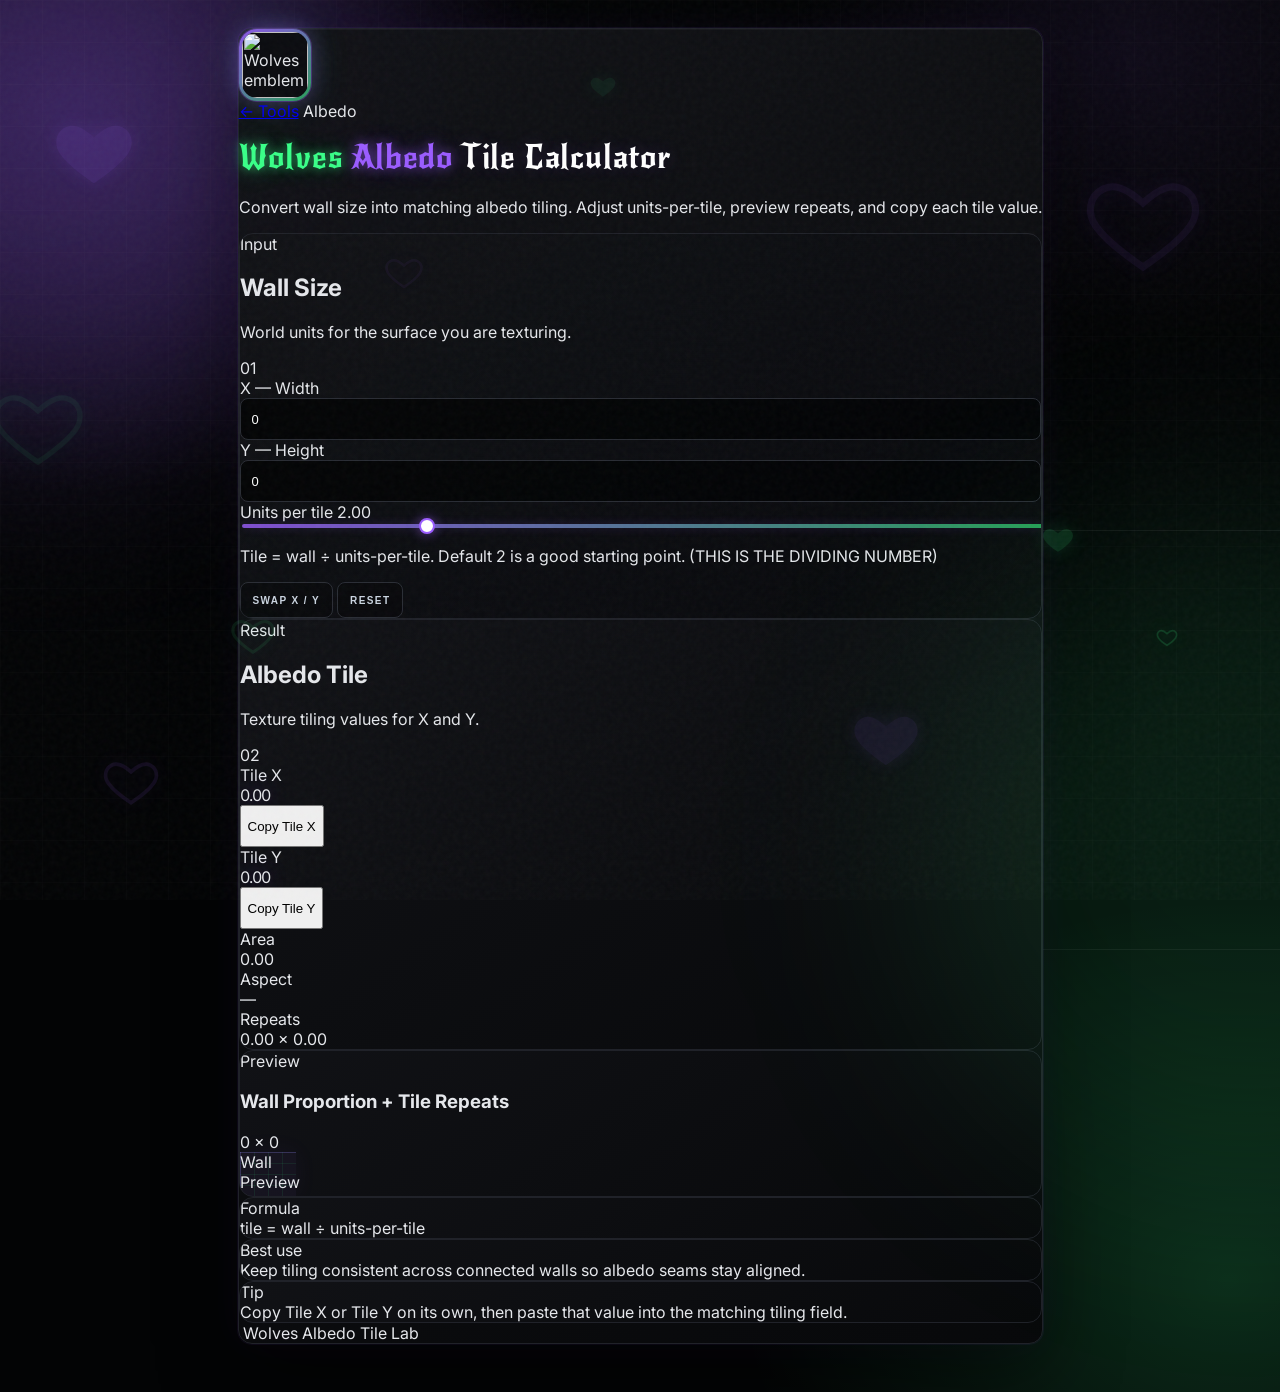
==== albedo.html @ 11403bb8 "Fix HTML doctype declaration" ====
<html>
<html lang="en">
<head>
    <meta charset="UTF-8">
    <meta name="viewport" content="width=device-width, initial-scale=1.0">
    <title>Wolves Albedo Tile Calculator</title>
    <meta name="description" content="Calculate matching albedo tile and offset values from wall dimensions.">
    <link rel="icon" href="https://images.guns.lol/16f3e8100b90f74a02cab427aa3aca5b31ff33c5/XqyQY34lHkFWU.png">

    <script src="https://cdn.tailwindcss.com"></script>
    <link rel="preconnect" href="https://fonts.googleapis.com">
    <link rel="preconnect" href="https://fonts.gstatic.com" crossorigin>
    <link href="https://fonts.googleapis.com/css2?family=Inter:wght@400;500;600;700;800;900&family=New+Rocker&display=swap" rel="stylesheet">

    <script>
        tailwind.config = {
            theme: {
                extend: {
                    colors: {
                        purple: "#9b5cff",
                        green: "#39ff88"
                    }
                }
            }
        }
    </script>

    <style>
        :root {
            --purple: #9b5cff;
            --green: #39ff88;
            --ink: #030405;
        }

        * { box-sizing: border-box; }

        html {
            min-height: 100%;
            background: var(--ink);
            scroll-behavior: smooth;
        }

        ::selection {
            background: rgba(155, 92, 255, .35);
            color: #fff;
        }

        body {
            margin: 0;
            min-height: 100vh;
            font-family: Inter, sans-serif;
            background:
                radial-gradient(ellipse 720px 560px at 6% 8%, rgba(155, 92, 255, 0.24), transparent 68%),
                radial-gradient(ellipse 720px 560px at 96% 92%, rgba(57, 255, 136, 0.16), transparent 68%),
                radial-gradient(ellipse 480px 380px at 88% 4%, rgba(155, 92, 255, 0.08), transparent 70%),
                #030405;
            color: #e5e7eb;
            display: flex;
            justify-content: center;
            align-items: flex-start;
            padding: 28px 18px 48px;
            position: relative;
            overflow-x: hidden;
        }

        body::before,
        body::after {
            content: "";
            position: fixed;
            border-radius: 50%;
            pointer-events: none;
            z-index: 0;
        }

        body::before {
            width: 620px;
            height: 620px;
            left: -280px;
            top: -180px;
            background: rgba(155, 92, 255, 0.16);
            filter: blur(100px);
        }

        body::after {
            width: 660px;
            height: 660px;
            right: -300px;
            bottom: -280px;
            background: rgba(57, 255, 136, 0.1);
            filter: blur(110px);
        }

        .background-grid {
            position: fixed;
            inset: 0;
            pointer-events: none;
            opacity: 0.028;
            background-image:
                linear-gradient(rgba(255,255,255,.55) 1px, transparent 1px),
                linear-gradient(90deg, rgba(255,255,255,.55) 1px, transparent 1px);
            background-size: 42px 42px;
            z-index: 0;
        }

        .noise {
            position: fixed;
            inset: 0;
            pointer-events: none;
            z-index: 1;
            opacity: 0.035;
            background-image: url("data:image/svg+xml,%3Csvg viewBox='0 0 200 200' xmlns='http://www.w3.org/2000/svg'%3E%3Cfilter id='n'%3E%3CfeTurbulence type='fractalNoise' baseFrequency='.85' numOctaves='4' stitchTiles='stitch'/%3E%3C/filter%3E%3Crect width='100%25' height='100%25' filter='url(%23n)'/%3E%3C/svg%3E");
        }

        .heart-field {
            position: fixed;
            inset: 0;
            pointer-events: none;
            z-index: 1;
            overflow: hidden;
        }

        .heart {
            position: absolute;
            opacity: 0.11;
            filter: drop-shadow(0 0 10px currentColor);
            animation: heartDrift 18s ease-in-out infinite;
        }

        .heart svg {
            width: 100%;
            height: 100%;
            display: block;
        }

        .heart.purple { color: #9b5cff; }
        .heart.green { color: #39ff88; }

        .heart.h1 { width: 86px; left: 4%; top: 12%; animation-delay: 0s; opacity: .13; }
        .heart.h2 { width: 46px; left: 18%; top: 68%; animation-delay: -4s; opacity: .09; }
        .heart.h3 { width: 120px; right: 6%; top: 18%; animation-delay: -7s; opacity: .08; }
        .heart.h4 { width: 34px; right: 16%; top: 58%; animation-delay: -2s; opacity: .14; }
        .heart.h5 { width: 58px; left: 8%; bottom: 10%; animation-delay: -11s; opacity: .1; }
        .heart.h6 { width: 28px; left: 46%; top: 8%; animation-delay: -9s; opacity: .07; }
        .heart.h7 { width: 72px; right: 28%; bottom: 14%; animation-delay: -5s; opacity: .09; }
        .heart.h8 { width: 22px; right: 8%; bottom: 28%; animation-delay: -13s; opacity: .16; }
        .heart.h9 { width: 40px; left: 30%; top: 28%; animation-delay: -15s; opacity: .06; }
        .heart.h10 { width: 96px; left: -10px; top: 42%; animation-delay: -6s; opacity: .07; }

        @keyframes heartDrift {
            0%, 100% { transform: translateY(0) rotate(-8deg) scale(1); }
            50% { transform: translateY(-18px) rotate(8deg) scale(1.06); }
        }

        .watermark {
            position: fixed;
            right: -40px;
            bottom: -50px;
            width: min(420px, 55vw);
            opacity: 0.08;
            pointer-events: none;
            z-index: 0;
            filter: drop-shadow(0 0 28px rgba(155, 92, 255, .3));
            user-select: none;
        }

        .wolves-title {
            font-family: "New Rocker", cursive;
            font-weight: 400;
            letter-spacing: .025em;
            line-height: 1.02;
        }

        .title-wolves {
            color: #39ff88;
            display: inline-block;
            text-shadow:
                0 0 10px rgba(57, 255, 136, .55),
                0 0 24px rgba(57, 255, 136, .28),
                0 0 42px rgba(57, 255, 136, .12);
            animation: wolvesPulse 2.8s ease-in-out infinite;
        }

        .title-albedo {
            color: #9b5cff;
            display: inline-block;
            text-shadow:
                0 0 12px rgba(155, 92, 255, .6),
                0 0 28px rgba(155, 92, 255, .28);
            animation: albedoShimmer 4.2s ease-in-out infinite;
        }

        .title-rest {
            color: #ffffff;
            text-shadow: 0 0 18px rgba(155, 92, 255, .18);
        }

        @keyframes wolvesPulse {
            0%, 100% {
                text-shadow:
                    0 0 8px rgba(57, 255, 136, .4),
                    0 0 18px rgba(57, 255, 136, .18);
                filter: brightness(1);
            }
            50% {
                text-shadow:
                    0 0 16px rgba(57, 255, 136, .85),
                    0 0 32px rgba(57, 255, 136, .4),
                    0 0 54px rgba(57, 255, 136, .18);
                filter: brightness(1.12);
            }
        }

        @keyframes albedoShimmer {
            0%, 100% {
                text-shadow:
                    0 0 10px rgba(155, 92, 255, .45),
                    0 0 22px rgba(155, 92, 255, .2);
            }
            50% {
                text-shadow:
                    0 0 18px rgba(155, 92, 255, .85),
                    0 0 36px rgba(155, 92, 255, .35),
                    0 0 20px rgba(57, 255, 136, .12);
            }
        }

        .card {
            background: linear-gradient(145deg, rgba(17, 18, 22, .96), rgba(8, 9, 11, .97));
            border: 1px solid #202229;
            border-radius: 14px;
        }

        .shell {
            position: relative;
            box-shadow:
                0 30px 80px rgba(0, 0, 0, .45),
                0 0 0 1px rgba(155, 92, 255, .08),
                0 0 40px rgba(155, 92, 255, .05),
                inset 0 1px 0 rgba(255,255,255,.04);
        }

        .shell::before {
            content: "";
            position: absolute;
            inset: 0;
            border-radius: inherit;
            pointer-events: none;
            background: linear-gradient(120deg, transparent 20%, rgba(155,92,255,.07) 45%, rgba(57,255,136,.06) 55%, transparent 80%);
            opacity: 0;
            transition: opacity .4s ease;
        }

        .shell:hover::before { opacity: 1; }

        .glow-card {
            position: relative;
            overflow: hidden;
            transition:
                border-color .25s ease,
                box-shadow .3s ease,
                transform .25s ease;
        }

        .glow-card::after {
            content: "";
            position: absolute;
            inset: -1px;
            border-radius: inherit;
            pointer-events: none;
            opacity: 0;
            transition: opacity .3s ease;
        }

        .glow-purple:hover {
            border-color: rgba(155, 92, 255, .45);
            transform: translateY(-2px);
            box-shadow:
                0 0 0 1px rgba(155, 92, 255, .16),
                0 0 24px rgba(155, 92, 255, .16),
                0 12px 40px rgba(0, 0, 0, .25);
        }

        .glow-purple:hover::after {
            opacity: 1;
            box-shadow: inset 0 0 28px rgba(155, 92, 255, .08);
        }

        .glow-green:hover {
            border-color: rgba(57, 255, 136, .38);
            transform: translateY(-2px);
            box-shadow:
                0 0 0 1px rgba(57, 255, 136, .12),
                0 0 24px rgba(57, 255, 136, .14),
                0 12px 40px rgba(0, 0, 0, .25);
        }

        .glow-green:hover::after {
            opacity: 1;
            box-shadow: inset 0 0 28px rgba(57, 255, 136, .07);
        }

        .logo-ring {
            width: 72px;
            height: 72px;
            border-radius: 18px;
            padding: 3px;
            background: linear-gradient(145deg, rgba(155,92,255,.9), rgba(57,255,136,.6));
            box-shadow:
                0 0 0 1px rgba(155, 92, 255, .28),
                0 0 22px rgba(155, 92, 255, .32),
                0 0 42px rgba(57, 255, 136, .14);
            flex-shrink: 0;
            transition: transform .3s ease, box-shadow .3s ease, filter .3s ease;
        }

        .logo-ring:hover {
            transform: translateY(-2px) scale(1.04);
            box-shadow:
                0 0 0 1px rgba(57, 255, 136, .35),
                0 0 28px rgba(155, 92, 255, .5),
                0 0 48px rgba(57, 255, 136, .22);
            filter: saturate(1.15);
        }

        .logo-ring img {
            width: 100%;
            height: 100%;
            object-fit: cover;
            border-radius: 15px;
            background: #0b0c10;
            display: block;
        }

        .input {
            width: 100%;
            height: 42px;
            background: rgba(3, 4, 5, .88);
            border: 1px solid #292c34;
            border-radius: 8px;
            padding: 9px 11px;
            color: white;
            font-size: 13px;
            outline: none;
            transition: border-color .2s ease, box-shadow .25s ease, background .2s ease, transform .2s ease;
        }

        .input:hover {
            border-color: rgba(155, 92, 255, .55);
            background: rgba(8, 7, 12, .95);
            box-shadow:
                0 0 0 1px rgba(155, 92, 255, .12),
                0 0 16px rgba(155, 92, 255, .18);
        }

        .input:focus {
            background: rgba(10, 8, 15, .98);
            border-color: #9b5cff;
            transform: translateY(-1px);
            box-shadow:
                0 0 0 2px rgba(155, 92, 255, .08),
                0 0 16px rgba(155, 92, 255, .28),
                0 0 36px rgba(155, 92, 255, .14);
        }

        .input.optional:hover {
            border-color: rgba(57, 255, 136, .55);
            background: rgba(5, 10, 7, .95);
            box-shadow:
                0 0 0 1px rgba(57, 255, 136, .1),
                0 0 16px rgba(57, 255, 136, .16);
        }

        .input.optional:focus {
            background: rgba(5, 12, 8, .98);
            border-color: #39ff88;
            transform: translateY(-1px);
            box-shadow:
                0 0 0 2px rgba(57, 255, 136, .08),
                0 0 16px rgba(57, 255, 136, .24),
                0 0 36px rgba(57, 255, 136, .12);
        }

        .output-number {
            font-variant-numeric: tabular-nums;
            letter-spacing: -.055em;
            text-shadow:
                0 0 18px rgba(155, 92, 255, .35),
                0 0 34px rgba(155, 92, 255, .16);
            transition: text-shadow .25s ease, transform .25s ease;
        }

        .result-box,
        .chip,
        .ghost-btn,
        .copy-button,
        .preview {
            transition: border-color .2s ease, box-shadow .25s ease, transform .2s ease, background .2s ease, color .2s ease;
        }

        .result-box:hover {
            border-color: rgba(155, 92, 255, .5);
            transform: translateY(-2px);
            box-shadow:
                0 0 0 1px rgba(155, 92, 255, .14),
                0 0 26px rgba(155, 92, 255, .18);
        }

        .result-box:hover .output-number {
            text-shadow:
                0 0 16px rgba(155, 92, 255, .7),
                0 0 36px rgba(155, 92, 255, .28);
        }

        .chip {
            height: 30px;
            padding: 0 10px;
            border-radius: 999px;
            border: 1px solid #2a2d35;
            background: rgba(0,0,0,.35);
            color: #9ca3af;
            font-size: 10px;
            font-weight: 700;
            letter-spacing: .08em;
            text-transform: uppercase;
        }

        .chip:hover {
            border-color: rgba(155,92,255,.7);
            color: #fff;
            background: rgba(155,92,255,.12);
            box-shadow: 0 0 16px rgba(155,92,255,.22);
            transform: translateY(-1px);
        }

        .chip.active {
            border-color: rgba(155,92,255,.7);
            background: rgba(155,92,255,.16);
            color: #e4d6ff;
            box-shadow: 0 0 14px rgba(155,92,255,.18);
        }

        .ghost-btn {
            height: 36px;
            padding: 0 12px;
            border-radius: 8px;
            border: 1px solid #2a2d35;
            background: rgba(0,0,0,.28);
            color: #cbd5e1;
            font-size: 10px;
            font-weight: 800;
            letter-spacing: .14em;
            text-transform: uppercase;
        }

        .ghost-btn:hover {
            border-color: rgba(155,92,255,.65);
            color: #fff;
            background: rgba(155,92,255,.1);
            transform: translateY(-1px);
            box-shadow: 0 0 18px rgba(155,92,255,.2);
        }

        .ghost-btn.green-hover:hover {
            border-color: rgba(57,255,136,.65);
            background: rgba(57,255,136,.08);
            box-shadow: 0 0 18px rgba(57,255,136,.18);
        }

        .copy-button {
            height: 42px;
            box-shadow: 0 0 0 rgba(57,255,136,0);
        }

        .copy-button:hover {
            transform: translateY(-1px);
            box-shadow:
                0 0 18px rgba(57, 255, 136, .35),
                0 0 36px rgba(57, 255, 136, .16);
        }

        .copy-button:active { transform: translateY(0); }

        .preview {
            box-shadow: 0 0 25px rgba(155,92,255,.06);
        }

        .preview:hover {
            border-color: rgba(155, 92, 255, .9);
            box-shadow:
                0 0 20px rgba(155, 92, 255, .28),
                0 0 40px rgba(57, 255, 136, .1);
        }

        input[type="range"] {
            -webkit-appearance: none;
            appearance: none;
            width: 100%;
            height: 4px;
            border-radius: 999px;
            background: linear-gradient(90deg, rgba(155,92,255,.8), rgba(57,255,136,.6));
            outline: none;
            box-shadow: 0 0 10px rgba(155,92,255,.2);
        }

        input[type="range"]::-webkit-slider-thumb {
            -webkit-appearance: none;
            width: 16px;
            height: 16px;
            border-radius: 50%;
            background: #fff;
            border: 2px solid #9b5cff;
            box-shadow: 0 0 12px rgba(155,92,255,.55);
            cursor: pointer;
            transition: box-shadow .2s ease, transform .2s ease;
        }

        input[type="range"]::-webkit-slider-thumb:hover {
            transform: scale(1.12);
            box-shadow:
                0 0 0 4px rgba(155,92,255,.12),
                0 0 16px rgba(155,92,255,.7);
        }

        .tile-grid {
            background-color: rgba(155, 92, 255, 0.05);
            background-image:
                linear-gradient(rgba(155,92,255,.22) 1px, transparent 1px),
                linear-gradient(90deg, rgba(155,92,255,.22) 1px, transparent 1px),
                linear-gradient(rgba(57,255,136,.08) 1px, transparent 1px),
                linear-gradient(90deg, rgba(57,255,136,.08) 1px, transparent 1px);
            background-size: 40px 40px, 40px 40px, 8px 8px, 8px 8px;
        }

        .toast {
            position: fixed;
            left: 50%;
            bottom: 22px;
            transform: translateX(-50%) translateY(16px);
            opacity: 0;
            pointer-events: none;
            z-index: 50;
            transition: opacity .25s ease, transform .25s ease;
            box-shadow: 0 0 24px rgba(57,255,136,.2);
        }

        .toast.show {
            opacity: 1;
            transform: translateX(-50%) translateY(0);
        }

        .stat-box:hover {
            border-color: rgba(57, 255, 136, .35);
            box-shadow: 0 0 16px rgba(57, 255, 136, .1);
        }

        ::-webkit-scrollbar { width: 10px; }
        ::-webkit-scrollbar-track { background: #0a0b0e; }
        ::-webkit-scrollbar-thumb {
            background: linear-gradient(#5b3aa0, #2a2d35);
            border-radius: 999px;
            border: 2px solid #0a0b0e;
        }

        @media (max-width: 640px) {
            body { padding: 16px 12px 36px; }
            .wolves-title { font-size: 2.15rem; }
            .logo-ring { width: 58px; height: 58px; border-radius: 15px; }
            .heart.h3, .heart.h10 { display: none; }
        }
    </style>
</head>

<body>
    <div class="background-grid"></div>
    <div class="noise"></div>

    <div class="heart-field" aria-hidden="true">
        <div class="heart purple h1"><svg viewBox="0 0 24 24" fill="currentColor"><path d="M12 21s-6.7-4.35-9.33-8.02C.7 10.3 1.2 6.8 4.05 5.4 6.2 4.35 8.55 5.1 12 8.2c3.45-3.1 5.8-3.85 7.95-2.8 2.85 1.4 3.35 4.9 1.38 7.58C18.7 16.65 12 21 12 21z"/></svg></div>
        <div class="heart green h2"><svg viewBox="0 0 24 24" fill="none" stroke="currentColor" stroke-width="1.6"><path d="M12 21s-6.7-4.35-9.33-8.02C.7 10.3 1.2 6.8 4.05 5.4 6.2 4.35 8.55 5.1 12 8.2c3.45-3.1 5.8-3.85 7.95-2.8 2.85 1.4 3.35 4.9 1.38 7.58C18.7 16.65 12 21 12 21z"/></svg></div>
        <div class="heart purple h3"><svg viewBox="0 0 24 24" fill="none" stroke="currentColor" stroke-width="1.4"><path d="M12 21s-6.7-4.35-9.33-8.02C.7 10.3 1.2 6.8 4.05 5.4 6.2 4.35 8.55 5.1 12 8.2c3.45-3.1 5.8-3.85 7.95-2.8 2.85 1.4 3.35 4.9 1.38 7.58C18.7 16.65 12 21 12 21z"/></svg></div>
        <div class="heart green h4"><svg viewBox="0 0 24 24" fill="currentColor"><path d="M12 21s-6.7-4.35-9.33-8.02C.7 10.3 1.2 6.8 4.05 5.4 6.2 4.35 8.55 5.1 12 8.2c3.45-3.1 5.8-3.85 7.95-2.8 2.85 1.4 3.35 4.9 1.38 7.58C18.7 16.65 12 21 12 21z"/></svg></div>
        <div class="heart purple h5"><svg viewBox="0 0 24 24" fill="none" stroke="currentColor" stroke-width="1.5"><path d="M12 21s-6.7-4.35-9.33-8.02C.7 10.3 1.2 6.8 4.05 5.4 6.2 4.35 8.55 5.1 12 8.2c3.45-3.1 5.8-3.85 7.95-2.8 2.85 1.4 3.35 4.9 1.38 7.58C18.7 16.65 12 21 12 21z"/></svg></div>
        <div class="heart green h6"><svg viewBox="0 0 24 24" fill="currentColor"><path d="M12 21s-6.7-4.35-9.33-8.02C.7 10.3 1.2 6.8 4.05 5.4 6.2 4.35 8.55 5.1 12 8.2c3.45-3.1 5.8-3.85 7.95-2.8 2.85 1.4 3.35 4.9 1.38 7.58C18.7 16.65 12 21 12 21z"/></svg></div>
        <div class="heart purple h7"><svg viewBox="0 0 24 24" fill="currentColor"><path d="M12 21s-6.7-4.35-9.33-8.02C.7 10.3 1.2 6.8 4.05 5.4 6.2 4.35 8.55 5.1 12 8.2c3.45-3.1 5.8-3.85 7.95-2.8 2.85 1.4 3.35 4.9 1.38 7.58C18.7 16.65 12 21 12 21z"/></svg></div>
        <div class="heart green h8"><svg viewBox="0 0 24 24" fill="none" stroke="currentColor" stroke-width="1.8"><path d="M12 21s-6.7-4.35-9.33-8.02C.7 10.3 1.2 6.8 4.05 5.4 6.2 4.35 8.55 5.1 12 8.2c3.45-3.1 5.8-3.85 7.95-2.8 2.85 1.4 3.35 4.9 1.38 7.58C18.7 16.65 12 21 12 21z"/></svg></div>
        <div class="heart purple h9"><svg viewBox="0 0 24 24" fill="none" stroke="currentColor" stroke-width="1.5"><path d="M12 21s-6.7-4.35-9.33-8.02C.7 10.3 1.2 6.8 4.05 5.4 6.2 4.35 8.55 5.1 12 8.2c3.45-3.1 5.8-3.85 7.95-2.8 2.85 1.4 3.35 4.9 1.38 7.58C18.7 16.65 12 21 12 21z"/></svg></div>
        <div class="heart green h10"><svg viewBox="0 0 24 24" fill="none" stroke="currentColor" stroke-width="1.3"><path d="M12 21s-6.7-4.35-9.33-8.02C.7 10.3 1.2 6.8 4.05 5.4 6.2 4.35 8.55 5.1 12 8.2c3.45-3.1 5.8-3.85 7.95-2.8 2.85 1.4 3.35 4.9 1.38 7.58C18.7 16.65 12 21 12 21z"/></svg></div>
    </div>

    <img
        class="watermark"
        src="https://images.guns.lol/16f3e8100b90f74a02cab427aa3aca5b31ff33c5/XqyQY34lHkFWU.png"
        alt=""
        aria-hidden="true"
    >

    <main class="relative z-10 w-full max-w-5xl">
        <div class="card shell overflow-hidden">

            <header class="px-5 md:px-7 pt-6 pb-5 border-b border-[#1c1e24]">
                <div class="flex items-start gap-4">
                    <div class="logo-ring">
                        <img
                            src="https://images.guns.lol/16f3e8100b90f74a02cab427aa3aca5b31ff33c5/XqyQY34lHkFWU.png"
                            alt="Wolves emblem"
                        >
                    </div>

                    <div class="min-w-0 flex-1">
                        <div class="flex items-center gap-2 mb-1.5">
                            <a href="index.html" class="text-[9px] uppercase tracking-[0.22em] font-bold text-green hover:text-white transition">← Tools</a>
                            <span class="h-1 w-1 rounded-full bg-green/70 shadow-[0_0_8px_#39ff88]"></span>
                            <span class="text-[9px] uppercase tracking-[0.18em] font-bold text-purple">Albedo</span>
                        </div>

                        <h1 class="wolves-title text-[2.35rem] md:text-[3.15rem]">
                            <span class="title-wolves">Wolves</span>
                            <span class="title-albedo">Albedo</span>
                            <span class="title-rest">Tile Calculator</span>
                        </h1>

                        <p class="text-xs text-slate-500 mt-2 max-w-2xl leading-relaxed">
                            Convert wall size into matching albedo tiling. Adjust units-per-tile,
                            preview repeats, and copy each tile value.
                        </p>
                    </div>
                </div>
            </header>

            <section class="p-4 md:p-6">
                <div class="grid grid-cols-1 lg:grid-cols-2 gap-4">

                    <div class="card glow-card glow-purple p-4 md:p-5">
                        <div class="flex items-start justify-between mb-4">
                            <div>
                                <div class="text-[9px] uppercase tracking-[0.22em] font-bold text-purple mb-1">Input</div>
                                <h2 class="text-lg font-bold text-white">Wall Size</h2>
                                <p class="text-[11px] text-slate-500 mt-0.5">World units for the surface you are texturing.</p>
                            </div>
                            <div class="w-7 h-7 rounded-md bg-purple/10 border border-purple/20 flex items-center justify-center text-purple text-[10px] font-bold shadow-[0_0_12px_rgba(155,92,255,.15)]">01</div>
                        </div>

                        <div class="space-y-3.5">
                            <div>
                                <label class="block text-[9px] uppercase tracking-[0.15em] font-bold text-slate-500 mb-1.5">X — Width</label>
                                <input id="wallX" type="number" value="0" step="any" placeholder="Enter X" class="input">
                            </div>

                            <div>
                                <label class="block text-[9px] uppercase tracking-[0.15em] font-bold text-slate-500 mb-1.5">Y — Height</label>
                                <input id="wallY" type="number" value="0" step="any" placeholder="Enter Y" class="input">
                            </div>
                        </div>

                        <div class="mt-5 pt-4 border-t border-[#1c1e24] space-y-4">
                            <div>
                                <div class="flex items-center justify-between mb-2">
                                    <label class="text-[9px] uppercase tracking-[0.15em] font-bold text-slate-500">Units per tile</label>
                                    <span id="divisorLabel" class="text-[11px] font-bold text-purple tabular-nums">2.00</span>
                                </div>
                                <input id="divisor" type="range" min="0.25" max="8" step="0.25" value="2">
                                <p class="text-[10px] text-slate-600 mt-2 leading-relaxed">
                                    Tile = wall ÷ units-per-tile. Default 2 is a good starting point. (THIS IS THE DIVIDING NUMBER)
                                </p>
                            </div>

                            <div class="flex flex-wrap gap-2">
                                <button type="button" id="swapBtn" class="ghost-btn">Swap X / Y</button>
                                <button type="button" id="resetBtn" class="ghost-btn green-hover">Reset</button>
                            </div>
                        </div>
                    </div>

                    <div class="card glow-card glow-green p-4 md:p-5 relative overflow-hidden">
                        <div class="absolute -right-20 -top-20 w-44 h-44 rounded-full bg-purple/5 blur-3xl"></div>

                        <div class="relative">
                            <div class="flex items-start justify-between mb-4">
                                <div>
                                    <div class="text-[9px] uppercase tracking-[0.22em] font-bold text-green mb-1">Result</div>
                                    <h2 class="text-lg font-bold text-white">Albedo Tile</h2>
                                    <p class="text-[11px] text-slate-500 mt-0.5">Texture tiling values for X and Y.</p>
                                </div>
                                <div class="w-7 h-7 rounded-md bg-green/10 border border-green/20 flex items-center justify-center text-green text-[10px] font-bold shadow-[0_0_12px_rgba(57,255,136,.15)]">02</div>
                            </div>

                            <div class="grid grid-cols-2 gap-3">
                                <div class="result-box rounded-lg border border-[#292c33] bg-black/35 py-4 px-3 text-center">
                                    <div class="text-[8px] uppercase tracking-[0.2em] font-bold text-slate-600">Tile X</div>
                                    <div id="outputX" class="output-number text-4xl md:text-5xl font-black text-purple mt-1">0.00</div>
                                    <button type="button" data-copy="x" class="axis-copy copy-button w-full mt-3 bg-green hover:bg-[#4dffa0] text-black font-black text-[9px] uppercase tracking-[0.16em] rounded-lg">
                                        Copy Tile X
                                    </button>
                                </div>
                                <div class="result-box rounded-lg border border-[#292c33] bg-black/35 py-4 px-3 text-center">
                                    <div class="text-[8px] uppercase tracking-[0.2em] font-bold text-slate-600">Tile Y</div>
                                    <div id="outputY" class="output-number text-4xl md:text-5xl font-black text-purple mt-1">0.00</div>
                                    <button type="button" data-copy="y" class="axis-copy copy-button w-full mt-3 bg-green hover:bg-[#4dffa0] text-black font-black text-[9px] uppercase tracking-[0.16em] rounded-lg">
                                        Copy Tile Y
                                    </button>
                                </div>
                            </div>

                            <div class="mt-3 grid grid-cols-3 gap-2">
                                <div class="stat-box rounded-lg border border-[#292c33] bg-black/20 px-3 py-2 transition">
                                    <div class="text-[8px] uppercase tracking-[0.16em] font-bold text-slate-600">Area</div>
                                    <div id="areaOut" class="text-xs font-bold text-white mt-0.5 tabular-nums">0.00</div>
                                </div>
                                <div class="stat-box rounded-lg border border-[#292c33] bg-black/20 px-3 py-2 transition">
                                    <div class="text-[8px] uppercase tracking-[0.16em] font-bold text-slate-600">Aspect</div>
                                    <div id="aspectOut" class="text-xs font-bold text-white mt-0.5 tabular-nums">—</div>
                                </div>
                                <div class="stat-box rounded-lg border border-[#292c33] bg-black/20 px-3 py-2 transition">
                                    <div class="text-[8px] uppercase tracking-[0.16em] font-bold text-slate-600">Repeats</div>
                                    <div id="repeatOut" class="text-xs font-bold text-white mt-0.5 tabular-nums">0 × 0</div>
                                </div>
                            </div>

                            <div id="copyStatus" class="text-center text-[9px] text-slate-600 mt-2 h-3"></div>
                        </div>
                    </div>
                </div>

                <div class="card glow-card glow-purple mt-4 overflow-hidden">
                    <div class="px-4 md:px-5 py-3 border-b border-[#1c1e24] flex items-center justify-between gap-3">
                        <div>
                            <div class="text-[9px] uppercase tracking-[0.2em] font-bold text-slate-600">Preview</div>
                            <h3 class="text-xs font-bold text-white mt-0.5">Wall Proportion + Tile Repeats</h3>
                        </div>
                        <div id="previewDimensions" class="text-[9px] text-slate-600 whitespace-nowrap">0 × 0</div>
                    </div>

                    <div class="h-[210px] flex items-center justify-center p-6 bg-black/20">
                        <div
                            id="preview"
                            class="preview tile-grid flex items-end justify-start rounded-md border border-purple/60 relative overflow-hidden"
                            style="width:210px;height:105px;"
                        >
                            <div class="absolute inset-0 pointer-events-none opacity-20 bg-[radial-gradient(circle_at_30%_20%,rgba(155,92,255,.45),transparent_55%)]"></div>
                            <span class="relative z-10 m-2 text-[8px] uppercase tracking-[0.16em] font-bold text-purple/70 bg-black/40 rounded px-1.5 py-0.5">
                                Wall Preview
                            </span>
                        </div>
                    </div>
                </div>

                <div class="grid grid-cols-1 md:grid-cols-3 gap-3 mt-4">
                    <div class="card glow-card glow-purple px-4 py-3">
                        <div class="text-[8px] uppercase tracking-[0.16em] font-bold text-slate-600">Formula</div>
                        <div class="text-[11px] text-slate-400 mt-1 leading-relaxed">
                            <span class="text-purple font-semibold">tile</span> = wall ÷ units-per-tile
                        </div>
                    </div>
                    <div class="card glow-card glow-green px-4 py-3">
                        <div class="text-[8px] uppercase tracking-[0.16em] font-bold text-slate-600">Best use</div>
                        <div class="text-[11px] text-slate-400 mt-1 leading-relaxed">
                            Keep tiling consistent across connected walls so albedo seams stay aligned.
                        </div>
                    </div>
                    <div class="card glow-card glow-purple px-4 py-3">
                        <div class="text-[8px] uppercase tracking-[0.16em] font-bold text-slate-600">Tip</div>
                        <div class="text-[11px] text-slate-400 mt-1 leading-relaxed">
                            Copy Tile X or Tile Y on its own, then paste that value into the matching tiling field.
                        </div>
                    </div>
                </div>
            </section>

            <footer class="px-5 md:px-6 py-3 border-t border-[#1c1e24] flex items-center justify-between text-[8px] uppercase tracking-[0.18em] text-slate-700">
                <span class="flex items-center gap-2">
                    <img
                        src="https://images.guns.lol/16f3e8100b90f74a02cab427aa3aca5b31ff33c5/XqyQY34lHkFWU.png"
                        alt=""
                        class="w-4 h-4 rounded-sm opacity-70"
                    >
                    Wolves
                </span>
                <span>Albedo Tile Lab</span>
            </footer>
        </div>
    </main>

    <div id="toast" class="toast card px-4 py-2 text-[11px] font-bold text-green border-green/20">Copied</div>

    <script>
        const wallX = document.getElementById("wallX");
        const wallY = document.getElementById("wallY");
        const divisor = document.getElementById("divisor");
        const divisorLabel = document.getElementById("divisorLabel");

        const outputX = document.getElementById("outputX");
        const outputY = document.getElementById("outputY");
        const areaOut = document.getElementById("areaOut");
        const aspectOut = document.getElementById("aspectOut");
        const repeatOut = document.getElementById("repeatOut");

        const preview = document.getElementById("preview");
        const previewDimensions = document.getElementById("previewDimensions");
        const copyStatus = document.getElementById("copyStatus");
        const toast = document.getElementById("toast");

        let last = {
            tileX: 0,
            tileY: 0
        };

        function fmt(n, digits = 2) {
            return Number(n).toFixed(digits);
        }

        function calculate() {
            const x = parseFloat(wallX.value);
            const y = parseFloat(wallY.value);
            const d = parseFloat(divisor.value) || 2;

            const tileX = Number.isFinite(x) ? x / d : 0;
            const tileY = Number.isFinite(y) ? y / d : 0;

            last = { tileX, tileY };

            outputX.textContent = fmt(tileX);
            outputY.textContent = fmt(tileY);
            divisorLabel.textContent = fmt(d);

            if (Number.isFinite(x) && Number.isFinite(y)) {
                areaOut.textContent = fmt(x * y);
                aspectOut.textContent = y === 0 ? "—" : `${fmt(x / y)} : 1`;
                repeatOut.textContent = `${fmt(tileX, 2)} × ${fmt(tileY, 2)}`;
            } else {
                areaOut.textContent = "—";
                aspectOut.textContent = "—";
                repeatOut.textContent = "—";
            }

            updatePreview(x, y, tileX, tileY);
        }

        function updatePreview(x, y, tileX, tileY) {
            if (!Number.isFinite(x) || !Number.isFinite(y)) return;

            const maxSize = 240;
            const maxDimension = Math.max(x, y, 1);
            const width = Math.max((x / maxDimension) * maxSize, 56);
            const height = Math.max((y / maxDimension) * maxSize, 44);

            preview.style.width = `${width}px`;
            preview.style.height = `${height}px`;
            previewDimensions.textContent = `${x} × ${y}`;

            const repeatsX = Math.max(Math.abs(tileX) || 1, 0.25);
            const repeatsY = Math.max(Math.abs(tileY) || 1, 0.25);
            const cellW = Math.max(width / repeatsX, 6);
            const cellH = Math.max(height / repeatsY, 6);

            preview.style.backgroundSize = `${cellW}px ${cellH}px, ${cellW}px ${cellH}px, ${cellW / 4}px ${cellH / 4}px, ${cellW / 4}px ${cellH / 4}px`;
        }

        async function copyText(value, label, button) {
            try {
                await navigator.clipboard.writeText(value);
                const original = button ? button.textContent : "";
                if (button) button.textContent = "Copied ✓";
                copyStatus.textContent = `Copied ${label}`;
                toast.textContent = `Copied ${label}`;
                toast.classList.add("show");
                setTimeout(() => {
                    if (button) button.textContent = original;
                    copyStatus.textContent = "";
                    toast.classList.remove("show");
                }, 1600);
            } catch {
                copyStatus.textContent = "Clipboard unavailable — copy manually.";
            }
        }

        document.querySelectorAll(".axis-copy").forEach((btn) => {
            btn.addEventListener("click", () => {
                const axis = btn.dataset.copy;
                const value = axis === "x" ? fmt(last.tileX) : fmt(last.tileY);
                copyText(value, `Tile ${axis.toUpperCase()}`, btn);
            });
        });

        document.getElementById("swapBtn").addEventListener("click", () => {
            const x = wallX.value;
            wallX.value = wallY.value;
            wallY.value = x;
            calculate();
        });

        document.getElementById("resetBtn").addEventListener("click", () => {
            wallX.value = 0;
            wallY.value = 0;
            divisor.value = 2;
            calculate();
        });

        document.querySelectorAll("input").forEach((input) => {
            input.addEventListener("input", calculate);
        });

        calculate();
    </script>
</body>
</html>
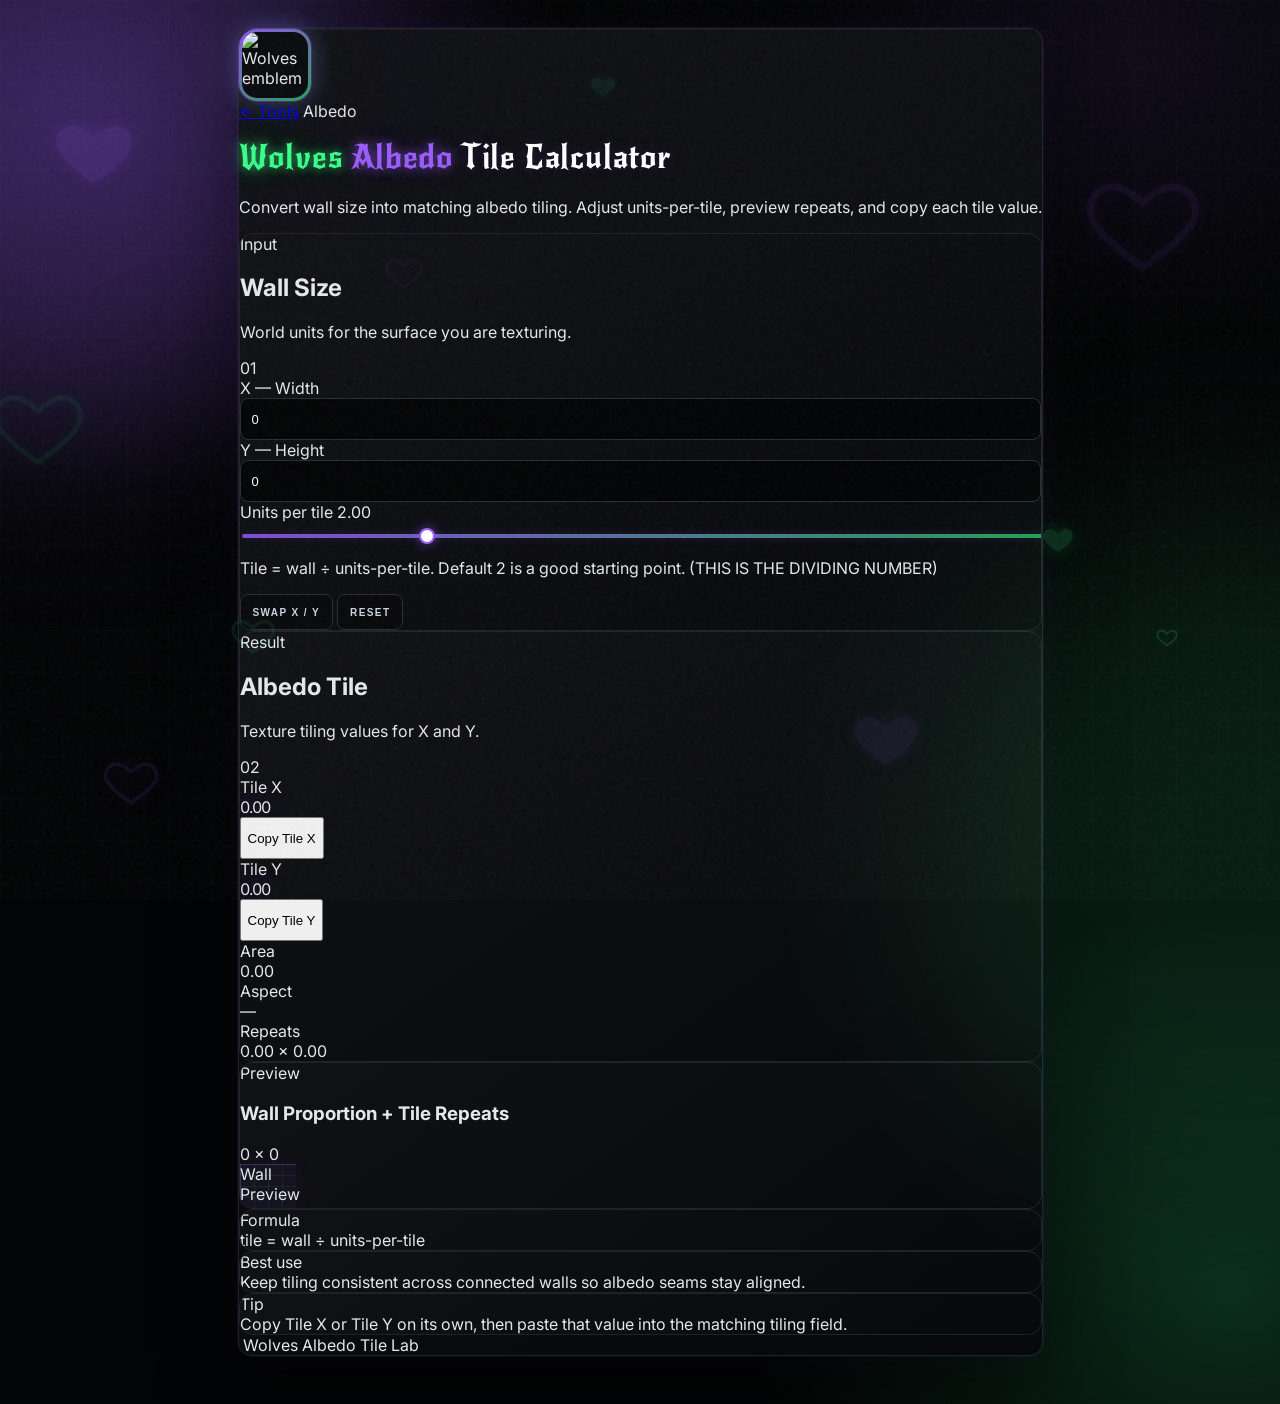
==== commit 2c0dc605: "Add files via upload" ====
--- a/albedo.html
+++ b/albedo.html
@@ -1,4 +1,4 @@
-<html>
+<!DOCTYPE html>
 <html lang="en">
 <head>
     <meta charset="UTF-8">
@@ -11,6 +11,7 @@
     <link rel="preconnect" href="https://fonts.googleapis.com">
     <link rel="preconnect" href="https://fonts.gstatic.com" crossorigin>
     <link href="https://fonts.googleapis.com/css2?family=Inter:wght@400;500;600;700;800;900&family=New+Rocker&display=swap" rel="stylesheet">
+    <link rel="stylesheet" href="theme.css">
 
     <script>
         tailwind.config = {
--- a/theme.css
+++ b/theme.css
@@ -0,0 +1,103 @@
+:root {
+    --purple: #9b5cff;
+    --green: #39ff88;
+    --ink: #030405;
+    --card: #0d0e12;
+    --line: #262830;
+}
+
+html { scroll-behavior: smooth; }
+
+::selection { background: rgba(155, 92, 255, .35); color: #fff; }
+
+body::before,
+body::after {
+    content: "";
+    position: fixed;
+    border-radius: 50%;
+    pointer-events: none;
+    z-index: 0;
+}
+
+body::before {
+    width: 540px;
+    height: 540px;
+    left: -220px;
+    top: -160px;
+    background: rgba(155, 92, 255, .14);
+    filter: blur(110px);
+    animation: orbDrift 14s ease-in-out infinite;
+}
+
+body::after {
+    width: 560px;
+    height: 560px;
+    right: -240px;
+    bottom: -220px;
+    background: rgba(57, 255, 136, .1);
+    filter: blur(120px);
+    animation: orbDrift 18s ease-in-out infinite reverse;
+}
+
+@keyframes orbDrift {
+    0%, 100% { transform: translate(0, 0) scale(1); }
+    50% { transform: translate(18px, -14px) scale(1.06); }
+}
+
+.wolf-bg {
+    animation: wolfBreath 7s ease-in-out infinite;
+}
+
+@keyframes wolfBreath {
+    0%, 100% {
+        opacity: .16;
+        filter: drop-shadow(0 0 24px rgba(155, 92, 255, .28)) drop-shadow(0 0 40px rgba(57, 255, 136, .12));
+    }
+    50% {
+        opacity: .24;
+        filter: drop-shadow(0 0 36px rgba(155, 92, 255, .42)) drop-shadow(0 0 58px rgba(57, 255, 136, .2));
+    }
+}
+
+.card, .shell {
+    background: linear-gradient(160deg, rgba(18, 19, 24, .96), rgba(8, 9, 12, .98));
+    border: 1px solid #22242c;
+}
+
+.shell {
+    box-shadow:
+        0 28px 70px rgba(0, 0, 0, .45),
+        0 0 0 1px rgba(155, 92, 255, .08),
+        inset 0 1px 0 rgba(255, 255, 255, .04);
+}
+
+.btn, button.btn, .btn-green {
+    transition: transform .16s ease, box-shadow .2s ease, filter .2s ease;
+}
+
+.btn:hover, button.btn:hover, .btn-green:hover {
+    transform: translateY(-1px);
+    filter: brightness(1.05);
+}
+
+.btn:active, button.btn:active, .btn-green:active {
+    transform: translateY(0);
+}
+
+a:focus-visible,
+button:focus-visible,
+input:focus-visible,
+textarea:focus-visible {
+    outline: 2px solid rgba(57, 255, 136, .7);
+    outline-offset: 2px;
+}
+
+@media (prefers-reduced-motion: reduce) {
+    *, *::before, *::after {
+        animation: none !important;
+        transition: none !important;
+    }
+}
+
+.label { color: #e8edf5 !important; font-size: 14px !important; }
+.panel-title { letter-spacing: .14em; }
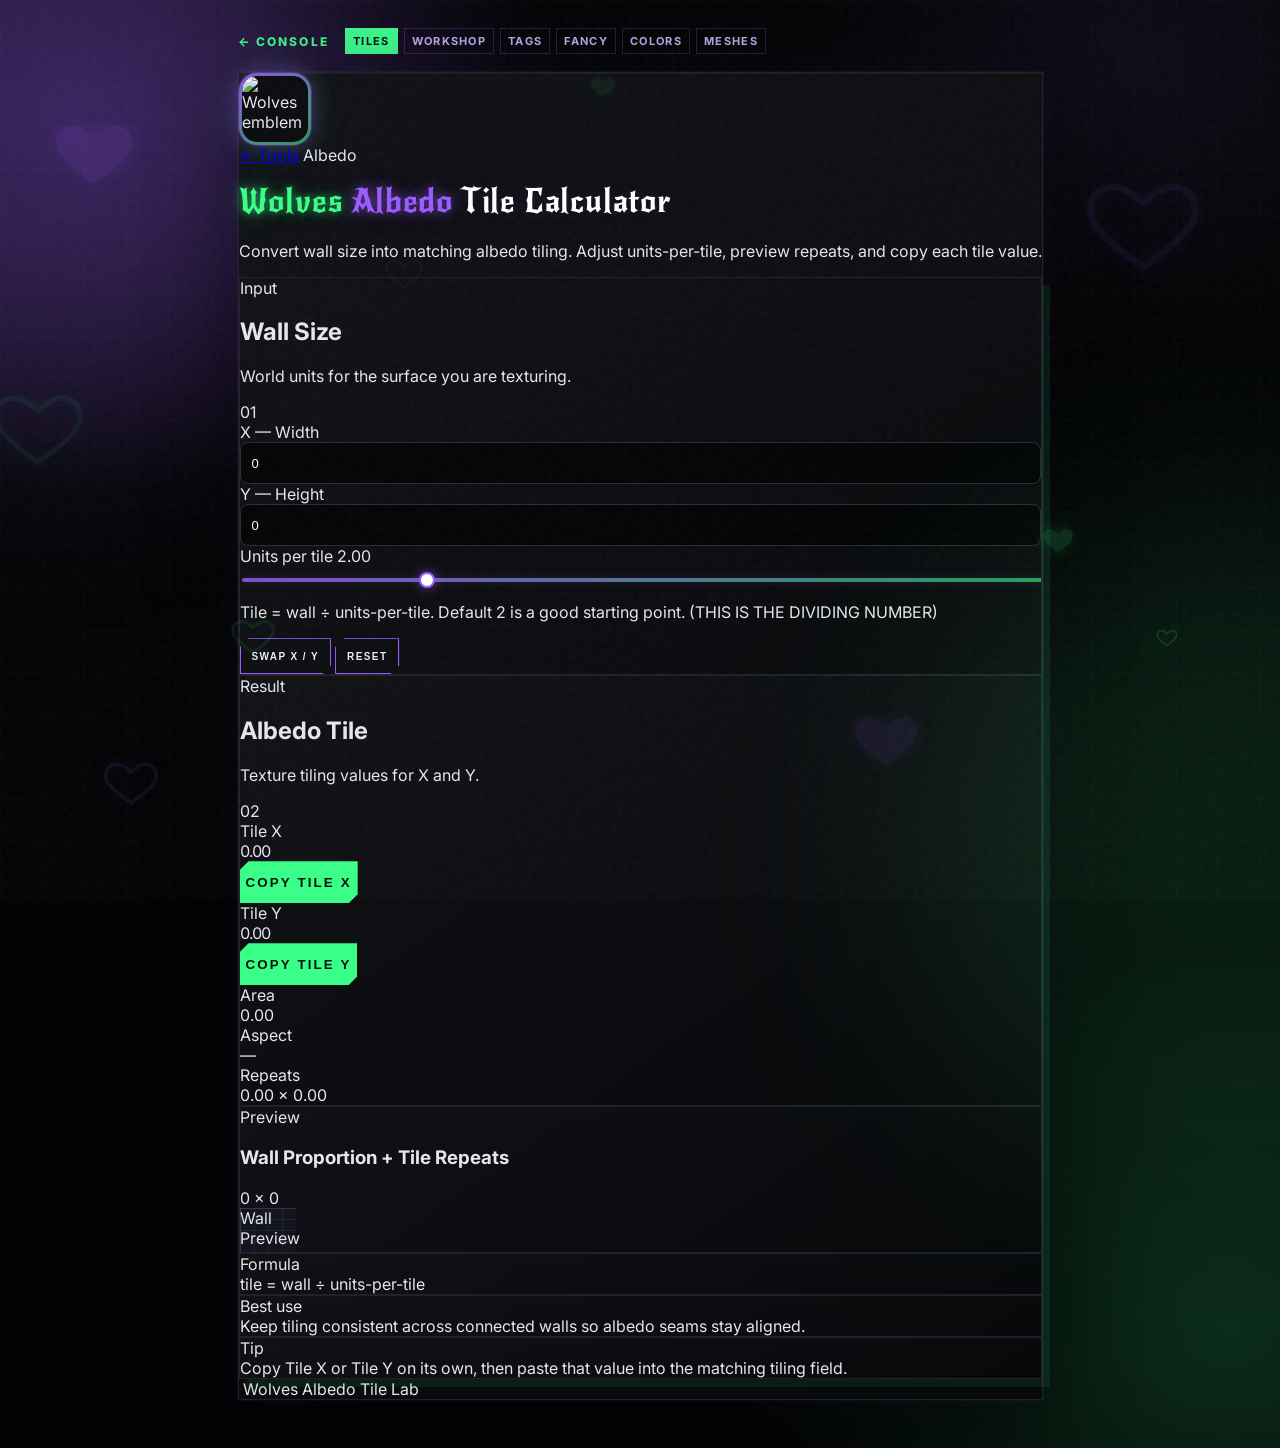
==== commit aee51677: "Redesign/Refile" ====
--- a/albedo.html
+++ b/albedo.html
@@ -596,6 +596,18 @@
     >
 
     <main class="relative z-10 w-full max-w-5xl">
+            <div class="topbar">
+                <a href="index.html">← Console</a>
+                <div class="rail">
+                    <a href="albedo.html" class="on">Tiles</a>
+                    <a href="textures.html">Workshop</a>
+                    <a href="nametags.html">Tags</a>
+                    <a href="fancy.html">Fancy</a>
+                    <a href="colors.html">Colors</a>
+                    <a href="submeshes.html">Meshes</a>
+                </div>
+            </div>
+
         <div class="card shell overflow-hidden">
 
             <header class="px-5 md:px-7 pt-6 pb-5 border-b border-[#1c1e24]">
--- a/theme.css
+++ b/theme.css
@@ -1,103 +1,92 @@
 :root {
     --purple: #9b5cff;
     --green: #39ff88;
-    --ink: #030405;
-    --card: #0d0e12;
-    --line: #262830;
+    --ink: #050308;
 }
-
-html { scroll-behavior: smooth; }
-
+html { scroll-behavior: smooth; background: #050308; }
 ::selection { background: rgba(155, 92, 255, .35); color: #fff; }
 
 body::before,
 body::after {
     content: "";
     position: fixed;
-    border-radius: 50%;
     pointer-events: none;
     z-index: 0;
+    border-radius: 50%;
+}
+body::before {
+    width: 520px; height: 520px; left: -180px; top: -140px;
+    background: rgba(155, 92, 255, .16);
+    filter: blur(120px);
+}
+body::after {
+    width: 520px; height: 520px; right: -200px; bottom: -180px;
+    background: rgba(57, 255, 136, .1);
+    filter: blur(130px);
 }
 
-body::before {
-    width: 540px;
-    height: 540px;
-    left: -220px;
-    top: -160px;
-    background: rgba(155, 92, 255, .14);
-    filter: blur(110px);
-    animation: orbDrift 14s ease-in-out infinite;
+.wolf-bg { animation: wolfBreath 8s ease-in-out infinite; }
+@keyframes wolfBreath {
+    0%, 100% { opacity: .14; filter: drop-shadow(0 0 24px rgba(155,92,255,.3)); }
+    50% { opacity: .22; filter: drop-shadow(0 0 40px rgba(155,92,255,.48)) drop-shadow(0 0 50px rgba(57,255,136,.16)); }
 }
 
-body::after {
-    width: 560px;
-    height: 560px;
-    right: -240px;
-    bottom: -220px;
-    background: rgba(57, 255, 136, .1);
-    filter: blur(120px);
-    animation: orbDrift 18s ease-in-out infinite reverse;
+.btn, .btn-green, .copy-button, button.btn, .ghost-btn, .btn-ghost {
+    --cut: 9px;
+    clip-path: polygon(var(--cut) 0, 100% 0, 100% calc(100% - var(--cut)), calc(100% - var(--cut)) 100%, 0 100%, 0 var(--cut));
+    border: 0 !important;
+    border-radius: 0 !important;
+    letter-spacing: .16em;
+    text-transform: uppercase;
+    font-weight: 800;
+    cursor: pointer;
+    transition: transform .16s ease, filter .16s ease, box-shadow .16s ease;
 }
-
-@keyframes orbDrift {
-    0%, 100% { transform: translate(0, 0) scale(1); }
-    50% { transform: translate(18px, -14px) scale(1.06); }
+.btn, .btn-green, .copy-button {
+    background: #39ff88 !important;
+    color: #041208 !important;
+    box-shadow: 4px 4px 0 #9b5cff;
 }
-
-.wolf-bg {
-    animation: wolfBreath 7s ease-in-out infinite;
+.btn:hover, .btn-green:hover, .copy-button:hover {
+    transform: translate(-1px, -1px);
+    filter: brightness(1.06);
+    box-shadow: 6px 6px 0 #9b5cff;
 }
-
-@keyframes wolfBreath {
-    0%, 100% {
-        opacity: .16;
-        filter: drop-shadow(0 0 24px rgba(155, 92, 255, .28)) drop-shadow(0 0 40px rgba(57, 255, 136, .12));
-    }
-    50% {
-        opacity: .24;
-        filter: drop-shadow(0 0 36px rgba(155, 92, 255, .42)) drop-shadow(0 0 58px rgba(57, 255, 136, .2));
-    }
+.ghost-btn, .btn-ghost {
+    background: transparent !important;
+    color: #f3e8ff !important;
+    box-shadow: inset 0 0 0 1px #9b5cff, 3px 3px 0 rgba(155,92,255,.25);
+}
+.ghost-btn:hover, .btn-ghost:hover {
+    background: rgba(155,92,255,.12) !important;
+    color: #fff !important;
+}
+.chip {
+    clip-path: polygon(7px 0, 100% 0, 100% calc(100% - 7px), calc(100% - 7px) 100%, 0 100%, 0 7px);
+    border-radius: 0 !important;
 }
 
 .card, .shell {
-    background: linear-gradient(160deg, rgba(18, 19, 24, .96), rgba(8, 9, 12, .98));
-    border: 1px solid #22242c;
+    background: linear-gradient(180deg, rgba(16,14,20,.94), rgba(8,7,11,.96));
+    border: 1px solid rgba(155,92,255,.18);
+    border-radius: 0 !important;
+    box-shadow: 8px 8px 0 rgba(57,255,136,.08);
 }
 
-.shell {
-    box-shadow:
-        0 28px 70px rgba(0, 0, 0, .45),
-        0 0 0 1px rgba(155, 92, 255, .08),
-        inset 0 1px 0 rgba(255, 255, 255, .04);
+.panel-title { letter-spacing: .2em !important; }
+.label { color: #eef2f8 !important; font-size: 14px !important; }
+
+.topbar { display:flex; flex-wrap:wrap; align-items:center; gap:10px 16px; margin-bottom:18px; }
+.topbar a { color:#39ff88; text-decoration:none; font-size:12px; font-weight:800; letter-spacing:.18em; text-transform:uppercase; }
+.topbar a:hover { color:#fff; }
+.rail { display:flex; flex-wrap:wrap; gap:6px; }
+.rail a {
+    color:#b9a8e8; text-decoration:none; font-size:11px; font-weight:700; letter-spacing:.12em;
+    text-transform:uppercase; padding:6px 8px; box-shadow: inset 0 0 0 1px rgba(155,92,255,.25);
 }
+.rail a:hover, .rail a.on { color:#041208; background:#39ff88; box-shadow:none; }
 
-.btn, button.btn, .btn-green {
-    transition: transform .16s ease, box-shadow .2s ease, filter .2s ease;
+a:focus-visible, button:focus-visible, input:focus-visible { outline:2px solid #39ff88; outline-offset:2px; }
+@media (prefers-reduced-motion: reduce) {
+    *, *::before, *::after { animation: none !important; transition: none !important; }
 }
-
-.btn:hover, button.btn:hover, .btn-green:hover {
-    transform: translateY(-1px);
-    filter: brightness(1.05);
-}
-
-.btn:active, button.btn:active, .btn-green:active {
-    transform: translateY(0);
-}
-
-a:focus-visible,
-button:focus-visible,
-input:focus-visible,
-textarea:focus-visible {
-    outline: 2px solid rgba(57, 255, 136, .7);
-    outline-offset: 2px;
-}
-
-@media (prefers-reduced-motion: reduce) {
-    *, *::before, *::after {
-        animation: none !important;
-        transition: none !important;
-    }
-}
-
-.label { color: #e8edf5 !important; font-size: 14px !important; }
-.panel-title { letter-spacing: .14em; }
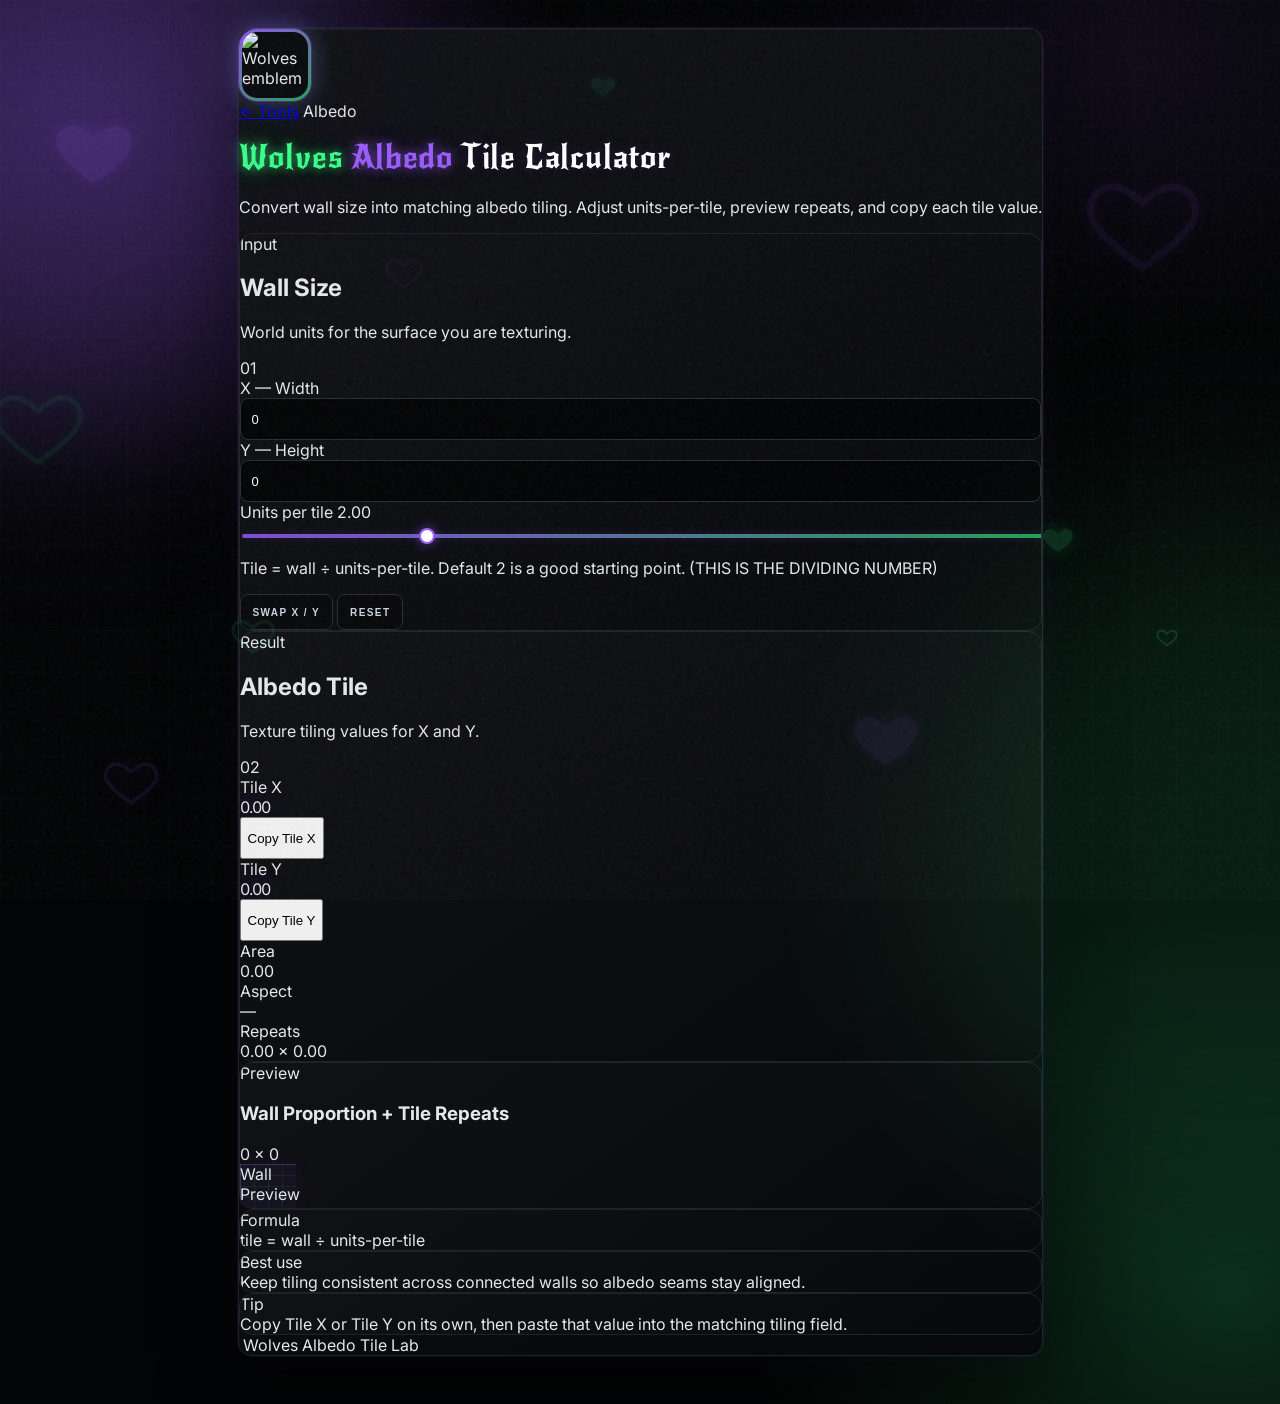
==== commit b846716a: "reset ui" ====
--- a/albedo.html
+++ b/albedo.html
@@ -596,18 +596,6 @@
     >
 
     <main class="relative z-10 w-full max-w-5xl">
-            <div class="topbar">
-                <a href="index.html">← Console</a>
-                <div class="rail">
-                    <a href="albedo.html" class="on">Tiles</a>
-                    <a href="textures.html">Workshop</a>
-                    <a href="nametags.html">Tags</a>
-                    <a href="fancy.html">Fancy</a>
-                    <a href="colors.html">Colors</a>
-                    <a href="submeshes.html">Meshes</a>
-                </div>
-            </div>
-
         <div class="card shell overflow-hidden">
 
             <header class="px-5 md:px-7 pt-6 pb-5 border-b border-[#1c1e24]">
--- a/theme.css
+++ b/theme.css
@@ -1,92 +1,103 @@
 :root {
     --purple: #9b5cff;
     --green: #39ff88;
-    --ink: #050308;
+    --ink: #030405;
+    --card: #0d0e12;
+    --line: #262830;
 }
-html { scroll-behavior: smooth; background: #050308; }
+
+html { scroll-behavior: smooth; }
+
 ::selection { background: rgba(155, 92, 255, .35); color: #fff; }
 
 body::before,
 body::after {
     content: "";
     position: fixed;
+    border-radius: 50%;
     pointer-events: none;
     z-index: 0;
-    border-radius: 50%;
-}
-body::before {
-    width: 520px; height: 520px; left: -180px; top: -140px;
-    background: rgba(155, 92, 255, .16);
-    filter: blur(120px);
-}
-body::after {
-    width: 520px; height: 520px; right: -200px; bottom: -180px;
-    background: rgba(57, 255, 136, .1);
-    filter: blur(130px);
 }
 
-.wolf-bg { animation: wolfBreath 8s ease-in-out infinite; }
-@keyframes wolfBreath {
-    0%, 100% { opacity: .14; filter: drop-shadow(0 0 24px rgba(155,92,255,.3)); }
-    50% { opacity: .22; filter: drop-shadow(0 0 40px rgba(155,92,255,.48)) drop-shadow(0 0 50px rgba(57,255,136,.16)); }
+body::before {
+    width: 540px;
+    height: 540px;
+    left: -220px;
+    top: -160px;
+    background: rgba(155, 92, 255, .14);
+    filter: blur(110px);
+    animation: orbDrift 14s ease-in-out infinite;
 }
 
-.btn, .btn-green, .copy-button, button.btn, .ghost-btn, .btn-ghost {
-    --cut: 9px;
-    clip-path: polygon(var(--cut) 0, 100% 0, 100% calc(100% - var(--cut)), calc(100% - var(--cut)) 100%, 0 100%, 0 var(--cut));
-    border: 0 !important;
-    border-radius: 0 !important;
-    letter-spacing: .16em;
-    text-transform: uppercase;
-    font-weight: 800;
-    cursor: pointer;
-    transition: transform .16s ease, filter .16s ease, box-shadow .16s ease;
+body::after {
+    width: 560px;
+    height: 560px;
+    right: -240px;
+    bottom: -220px;
+    background: rgba(57, 255, 136, .1);
+    filter: blur(120px);
+    animation: orbDrift 18s ease-in-out infinite reverse;
 }
-.btn, .btn-green, .copy-button {
-    background: #39ff88 !important;
-    color: #041208 !important;
-    box-shadow: 4px 4px 0 #9b5cff;
+
+@keyframes orbDrift {
+    0%, 100% { transform: translate(0, 0) scale(1); }
+    50% { transform: translate(18px, -14px) scale(1.06); }
 }
-.btn:hover, .btn-green:hover, .copy-button:hover {
-    transform: translate(-1px, -1px);
-    filter: brightness(1.06);
-    box-shadow: 6px 6px 0 #9b5cff;
+
+.wolf-bg {
+    animation: wolfBreath 7s ease-in-out infinite;
 }
-.ghost-btn, .btn-ghost {
-    background: transparent !important;
-    color: #f3e8ff !important;
-    box-shadow: inset 0 0 0 1px #9b5cff, 3px 3px 0 rgba(155,92,255,.25);
-}
-.ghost-btn:hover, .btn-ghost:hover {
-    background: rgba(155,92,255,.12) !important;
-    color: #fff !important;
-}
-.chip {
-    clip-path: polygon(7px 0, 100% 0, 100% calc(100% - 7px), calc(100% - 7px) 100%, 0 100%, 0 7px);
-    border-radius: 0 !important;
+
+@keyframes wolfBreath {
+    0%, 100% {
+        opacity: .16;
+        filter: drop-shadow(0 0 24px rgba(155, 92, 255, .28)) drop-shadow(0 0 40px rgba(57, 255, 136, .12));
+    }
+    50% {
+        opacity: .24;
+        filter: drop-shadow(0 0 36px rgba(155, 92, 255, .42)) drop-shadow(0 0 58px rgba(57, 255, 136, .2));
+    }
 }
 
 .card, .shell {
-    background: linear-gradient(180deg, rgba(16,14,20,.94), rgba(8,7,11,.96));
-    border: 1px solid rgba(155,92,255,.18);
-    border-radius: 0 !important;
-    box-shadow: 8px 8px 0 rgba(57,255,136,.08);
+    background: linear-gradient(160deg, rgba(18, 19, 24, .96), rgba(8, 9, 12, .98));
+    border: 1px solid #22242c;
 }
 
-.panel-title { letter-spacing: .2em !important; }
-.label { color: #eef2f8 !important; font-size: 14px !important; }
+.shell {
+    box-shadow:
+        0 28px 70px rgba(0, 0, 0, .45),
+        0 0 0 1px rgba(155, 92, 255, .08),
+        inset 0 1px 0 rgba(255, 255, 255, .04);
+}
 
-.topbar { display:flex; flex-wrap:wrap; align-items:center; gap:10px 16px; margin-bottom:18px; }
-.topbar a { color:#39ff88; text-decoration:none; font-size:12px; font-weight:800; letter-spacing:.18em; text-transform:uppercase; }
-.topbar a:hover { color:#fff; }
-.rail { display:flex; flex-wrap:wrap; gap:6px; }
-.rail a {
-    color:#b9a8e8; text-decoration:none; font-size:11px; font-weight:700; letter-spacing:.12em;
-    text-transform:uppercase; padding:6px 8px; box-shadow: inset 0 0 0 1px rgba(155,92,255,.25);
+.btn, button.btn, .btn-green {
+    transition: transform .16s ease, box-shadow .2s ease, filter .2s ease;
 }
-.rail a:hover, .rail a.on { color:#041208; background:#39ff88; box-shadow:none; }
 
-a:focus-visible, button:focus-visible, input:focus-visible { outline:2px solid #39ff88; outline-offset:2px; }
+.btn:hover, button.btn:hover, .btn-green:hover {
+    transform: translateY(-1px);
+    filter: brightness(1.05);
+}
+
+.btn:active, button.btn:active, .btn-green:active {
+    transform: translateY(0);
+}
+
+a:focus-visible,
+button:focus-visible,
+input:focus-visible,
+textarea:focus-visible {
+    outline: 2px solid rgba(57, 255, 136, .7);
+    outline-offset: 2px;
+}
+
 @media (prefers-reduced-motion: reduce) {
-    *, *::before, *::after { animation: none !important; transition: none !important; }
+    *, *::before, *::after {
+        animation: none !important;
+        transition: none !important;
+    }
 }
+
+.label { color: #e8edf5 !important; font-size: 14px !important; }
+.panel-title { letter-spacing: .14em; }
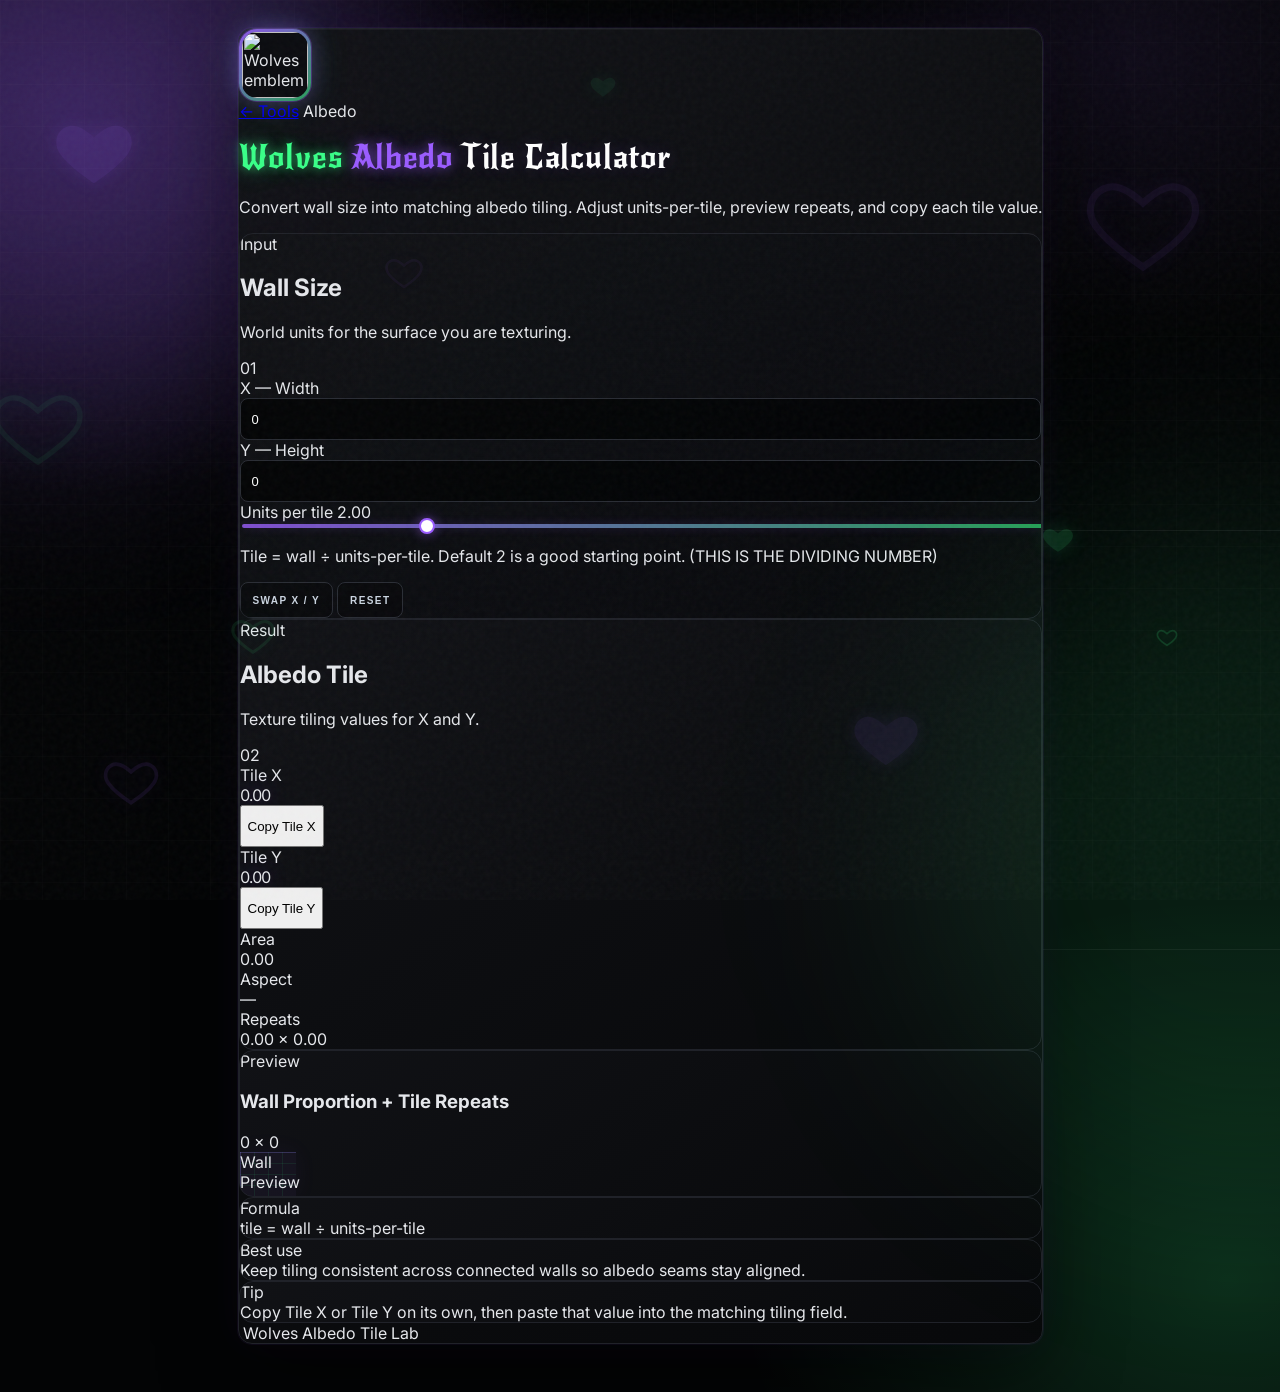
==== commit 39468794: "Fix HTML doctype declaration" ====
--- a/albedo.html
+++ b/albedo.html
@@ -1,4 +1,4 @@
-<!DOCTYPE html>
+<html>
 <html lang="en">
 <head>
     <meta charset="UTF-8">
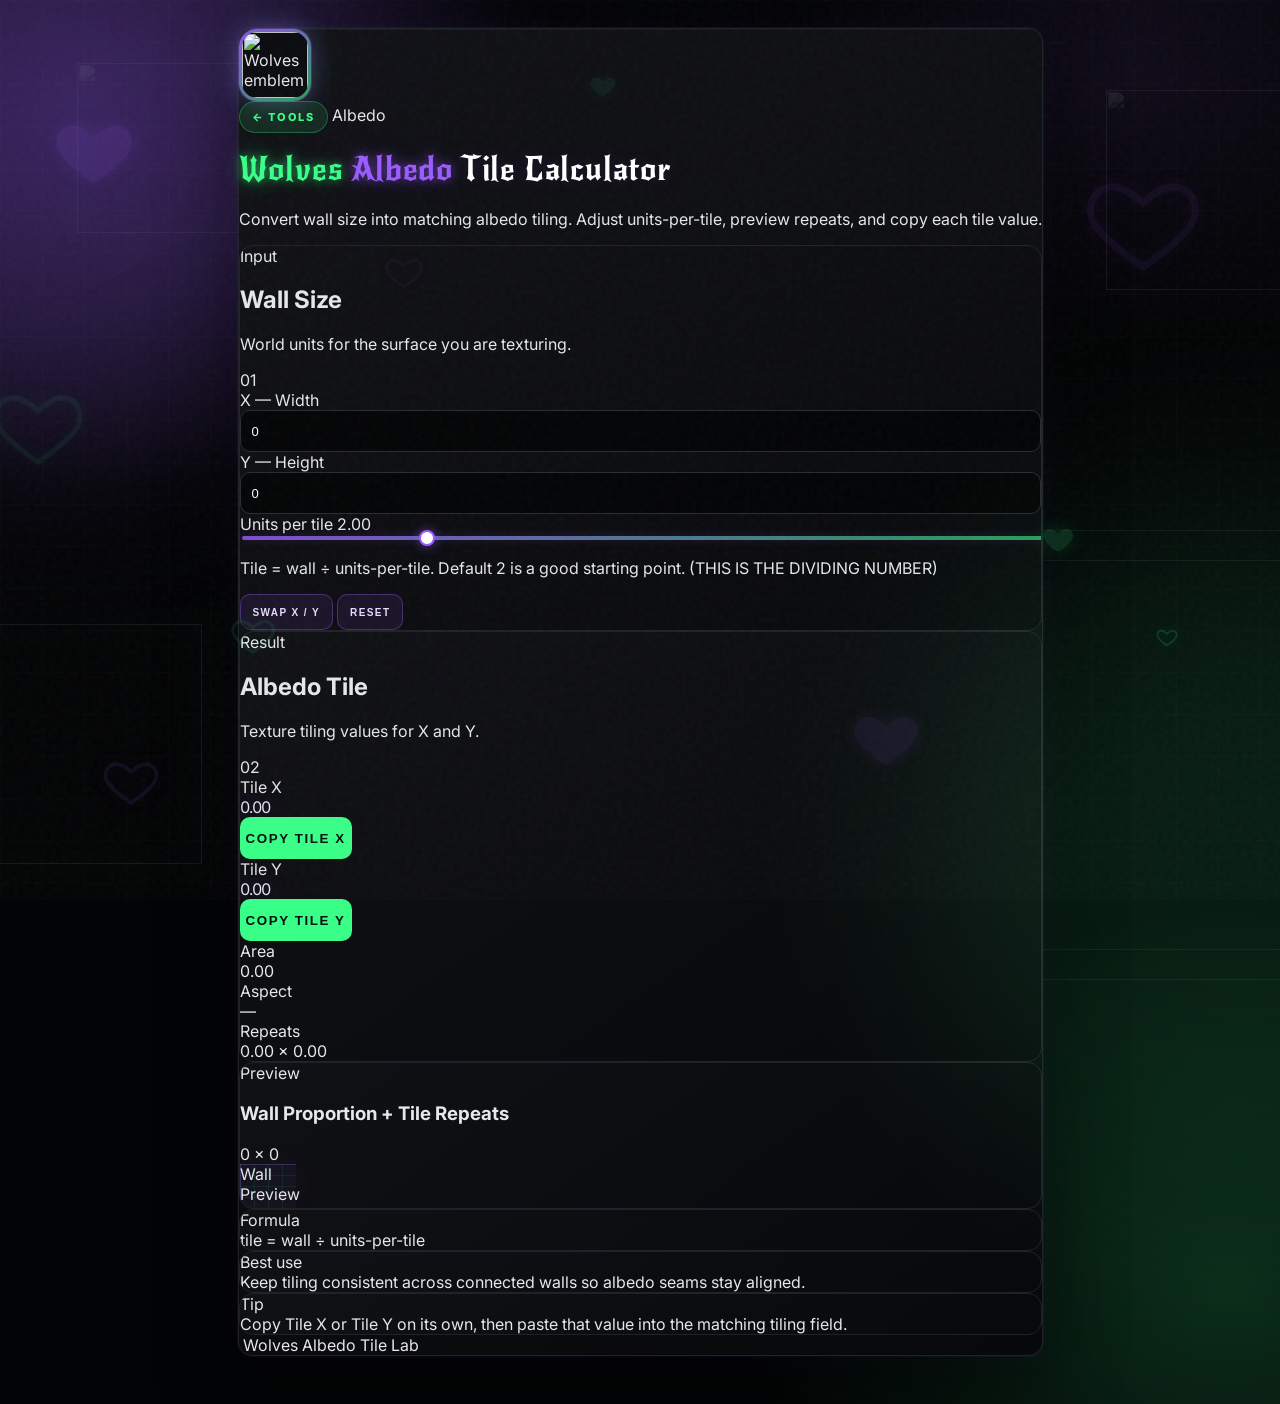
==== commit 4df1180e: "Update albedo.html" ====
--- a/albedo.html
+++ b/albedo.html
@@ -568,11 +568,17 @@
             .logo-ring { width: 58px; height: 58px; border-radius: 15px; }
             .heart.h3, .heart.h10 { display: none; }
         }
+            .wolf-bg { position:fixed; right:-50px; bottom:-80px; width:min(420px,55vw); opacity:.08; pointer-events:none; z-index:0; }
     </style>
 </head>
 
 <body>
     <div class="background-grid"></div>
+    <img class="pack-wolf a" data-parallax="16" src="wolfcutout1.png" alt="" aria-hidden="true">
+    <img class="pack-wolf b" data-parallax="26" src="wolfcutout2.png" alt="" aria-hidden="true">
+    <img class="pack-wolf c" data-parallax="12" src="wolfcutout3.png" alt="" aria-hidden="true">
+    <img class="wolf-bg" src="https://images.guns.lol/16f3e8100b90f74a02cab427aa3aca5b31ff33c5/XqyQY34lHkFWU.png" alt="" aria-hidden="true">
+
     <div class="noise"></div>
 
     <div class="heart-field" aria-hidden="true">
@@ -596,6 +602,7 @@
     >
 
     <main class="relative z-10 w-full max-w-5xl">
+
         <div class="card shell overflow-hidden">
 
             <header class="px-5 md:px-7 pt-6 pb-5 border-b border-[#1c1e24]">
@@ -609,7 +616,7 @@
 
                     <div class="min-w-0 flex-1">
                         <div class="flex items-center gap-2 mb-1.5">
-                            <a href="index.html" class="text-[9px] uppercase tracking-[0.22em] font-bold text-green hover:text-white transition">← Tools</a>
+                            <a href="index.html" class="back-link">← Tools</a>
                             <span class="h-1 w-1 rounded-full bg-green/70 shadow-[0_0_8px_#39ff88]"></span>
                             <span class="text-[9px] uppercase tracking-[0.18em] font-bold text-purple">Albedo</span>
                         </div>
@@ -902,5 +909,6 @@
 
         calculate();
     </script>
+<script src="fx.js"></script>
 </body>
 </html>
--- a/theme.css
+++ b/theme.css
@@ -2,12 +2,9 @@
     --purple: #9b5cff;
     --green: #39ff88;
     --ink: #030405;
-    --card: #0d0e12;
-    --line: #262830;
 }
 
 html { scroll-behavior: smooth; }
-
 ::selection { background: rgba(155, 92, 255, .35); color: #fff; }
 
 body::before,
@@ -18,86 +15,117 @@
     pointer-events: none;
     z-index: 0;
 }
-
 body::before {
-    width: 540px;
-    height: 540px;
-    left: -220px;
-    top: -160px;
+    width: 540px; height: 540px; left: -220px; top: -160px;
     background: rgba(155, 92, 255, .14);
     filter: blur(110px);
     animation: orbDrift 14s ease-in-out infinite;
 }
-
 body::after {
-    width: 560px;
-    height: 560px;
-    right: -240px;
-    bottom: -220px;
+    width: 560px; height: 560px; right: -240px; bottom: -220px;
     background: rgba(57, 255, 136, .1);
     filter: blur(120px);
     animation: orbDrift 18s ease-in-out infinite reverse;
 }
-
 @keyframes orbDrift {
     0%, 100% { transform: translate(0, 0) scale(1); }
     50% { transform: translate(18px, -14px) scale(1.06); }
 }
 
-.wolf-bg {
-    animation: wolfBreath 7s ease-in-out infinite;
+.wolf-bg { animation: wolfBreath 7s ease-in-out infinite; will-change: transform; }
+@keyframes wolfBreath {
+    0%, 100% { opacity: .16; filter: drop-shadow(0 0 24px rgba(155,92,255,.28)) drop-shadow(0 0 40px rgba(57,255,136,.12)); }
+    50% { opacity: .24; filter: drop-shadow(0 0 36px rgba(155,92,255,.42)) drop-shadow(0 0 58px rgba(57,255,136,.2)); }
 }
-
-@keyframes wolfBreath {
-    0%, 100% {
-        opacity: .16;
-        filter: drop-shadow(0 0 24px rgba(155, 92, 255, .28)) drop-shadow(0 0 40px rgba(57, 255, 136, .12));
-    }
-    50% {
-        opacity: .24;
-        filter: drop-shadow(0 0 36px rgba(155, 92, 255, .42)) drop-shadow(0 0 58px rgba(57, 255, 136, .2));
-    }
+.pack-wolf {
+    position: fixed;
+    pointer-events: none;
+    z-index: 0;
+    user-select: none;
+    will-change: transform;
+    mix-blend-mode: screen;
+}
+.pack-wolf.a { left: -3%; bottom: 4%; width: min(240px, 30vw); opacity: .10; filter: drop-shadow(0 0 16px rgba(57,255,136,.18)); }
+.pack-wolf.b { right: -2%; top: 10%; width: min(200px, 24vw); opacity: .09; filter: drop-shadow(0 0 16px rgba(155,92,255,.22)); }
+.pack-wolf.c { left: 6%; top: 7%; width: min(170px, 20vw); opacity: .07; filter: drop-shadow(0 0 14px rgba(57,255,136,.16)); }
+@media (max-width: 700px) {
+    .pack-wolf.a { width: 120px; opacity: .07; }
+    .pack-wolf.b { width: 100px; opacity: .06; }
+    .pack-wolf.c { display: none; }
 }
 
 .card, .shell {
-    background: linear-gradient(160deg, rgba(18, 19, 24, .96), rgba(8, 9, 12, .98));
+    background: linear-gradient(160deg, rgba(18,19,24,.96), rgba(8,9,12,.98));
     border: 1px solid #22242c;
+    border-radius: 18px;
+}
+.shell {
+    box-shadow:
+        0 28px 70px rgba(0,0,0,.45),
+        0 0 0 1px rgba(155,92,255,.08),
+        inset 0 1px 0 rgba(255,255,255,.04);
 }
 
-.shell {
-    box-shadow:
-        0 28px 70px rgba(0, 0, 0, .45),
-        0 0 0 1px rgba(155, 92, 255, .08),
-        inset 0 1px 0 rgba(255, 255, 255, .04);
+.btn, button.btn, .btn-green, .copy-button {
+    background: #39ff88 !important;
+    color: #041208 !important;
+    border: 0 !important;
+    border-radius: 10px !important;
+    font-weight: 800;
+    letter-spacing: .12em;
+    text-transform: uppercase;
+    box-shadow: 0 0 0 1px rgba(57,255,136,.25), 0 8px 22px rgba(57,255,136,.16);
+    transition: transform .16s ease, box-shadow .2s ease, filter .2s ease;
+}
+.btn:hover, button.btn:hover, .btn-green:hover, .copy-button:hover {
+    transform: translateY(-1px);
+    filter: brightness(1.06);
+    box-shadow: 0 0 0 1px rgba(57,255,136,.4), 0 12px 28px rgba(57,255,136,.24);
+}
+.btn-ghost, .ghost-btn {
+    background: rgba(155,92,255,.1) !important;
+    color: #e8dcff !important;
+    border: 1px solid rgba(155,92,255,.35) !important;
+    border-radius: 10px !important;
+    box-shadow: none !important;
+}
+.btn-ghost:hover, .ghost-btn:hover {
+    background: rgba(155,92,255,.18) !important;
+    color: #fff !important;
 }
 
-.btn, button.btn, .btn-green {
-    transition: transform .16s ease, box-shadow .2s ease, filter .2s ease;
+.input, input.input, textarea.input {
+    border-radius: 10px !important;
 }
-
-.btn:hover, button.btn:hover, .btn-green:hover {
-    transform: translateY(-1px);
-    filter: brightness(1.05);
-}
-
-.btn:active, button.btn:active, .btn-green:active {
-    transform: translateY(0);
-}
-
-a:focus-visible,
-button:focus-visible,
-input:focus-visible,
-textarea:focus-visible {
-    outline: 2px solid rgba(57, 255, 136, .7);
-    outline-offset: 2px;
-}
-
-@media (prefers-reduced-motion: reduce) {
-    *, *::before, *::after {
-        animation: none !important;
-        transition: none !important;
-    }
+.input:focus, input.input:focus, textarea.input:focus {
+    border-color: #9b5cff !important;
+    box-shadow: 0 0 0 3px rgba(155,92,255,.14), 0 0 18px rgba(155,92,255,.16) !important;
 }
 
 .label { color: #e8edf5 !important; font-size: 14px !important; }
 .panel-title { letter-spacing: .14em; }
+
+.back-link {
+    display: inline-flex;
+    align-items: center;
+    height: 32px;
+    padding: 0 12px;
+    border-radius: 999px;
+    background: rgba(57,255,136,.1);
+    color: #39ff88 !important;
+    text-decoration: none;
+    font-size: 11px;
+    font-weight: 800;
+    letter-spacing: .16em;
+    text-transform: uppercase;
+    border: 1px solid rgba(57,255,136,.28);
+}
+.back-link:hover { background: rgba(57,255,136,.18); color: #fff !important; }
+
+a:focus-visible, button:focus-visible, input:focus-visible, textarea:focus-visible {
+    outline: 2px solid rgba(57,255,136,.7);
+    outline-offset: 2px;
+}
+@media (prefers-reduced-motion: reduce) {
+    *, *::before, *::after { animation: none !important; transition: none !important; }
+}
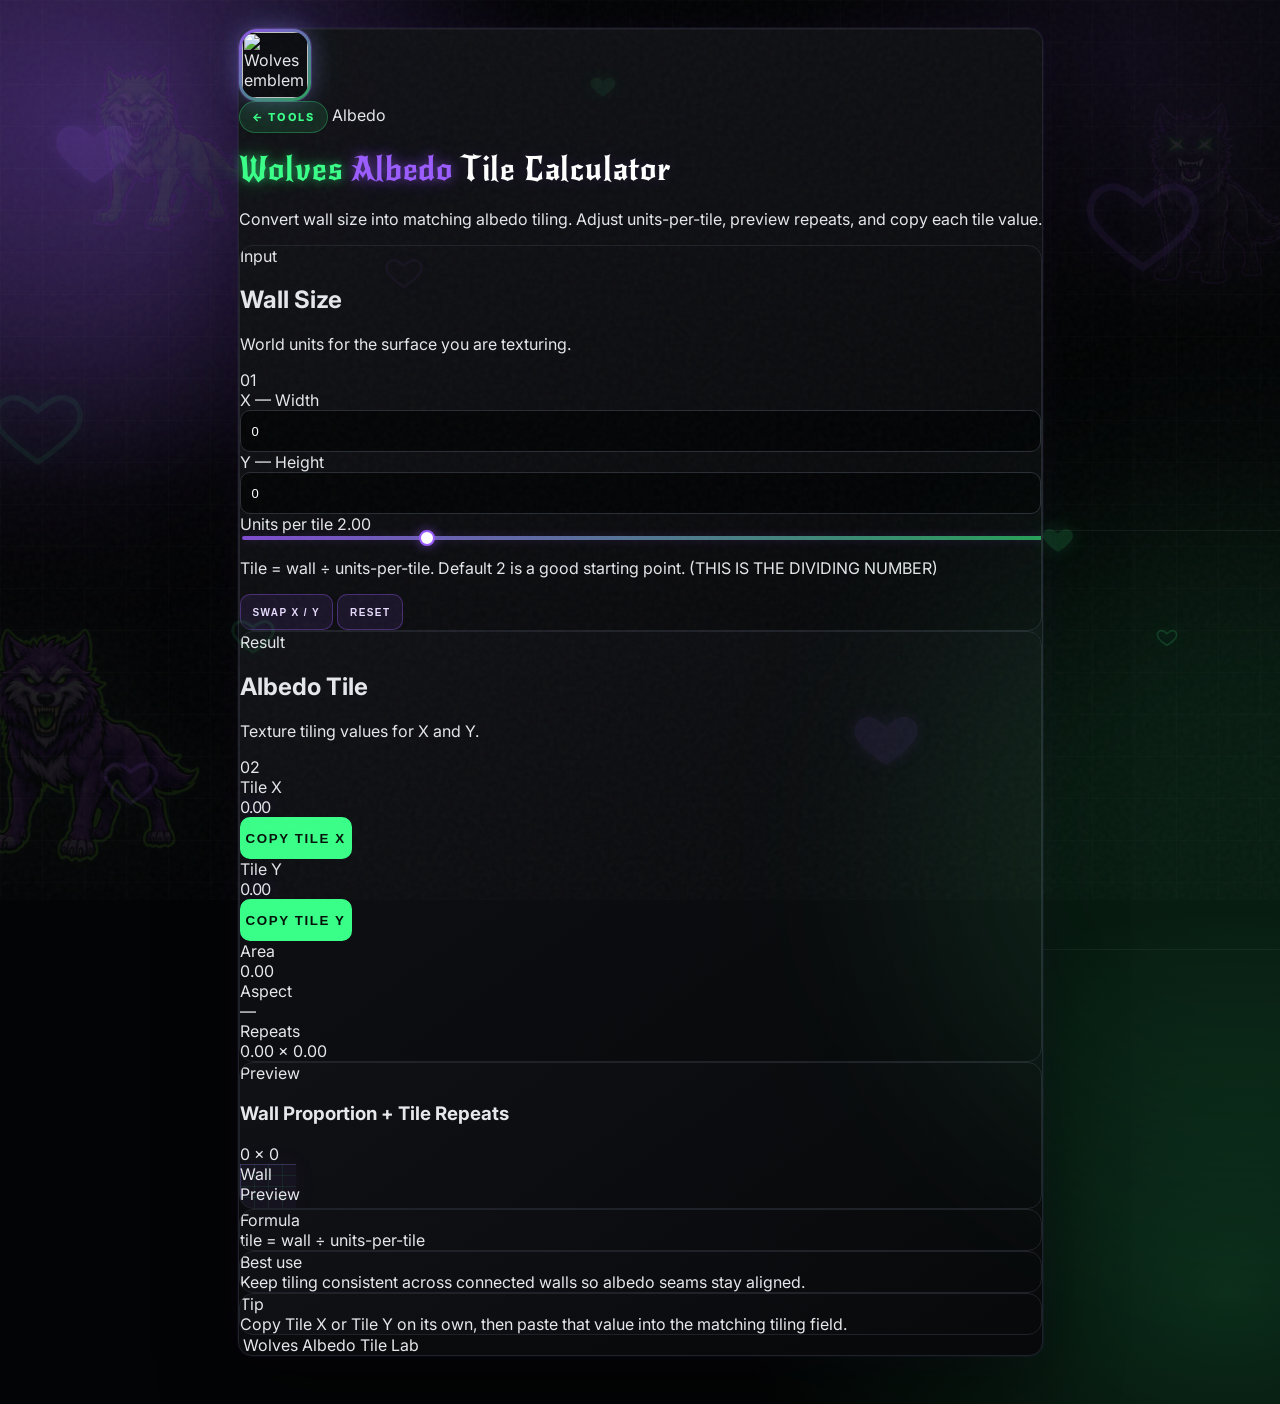
==== commit ab6ce54e: "Remove background wolf image and fix HTML closing tag" ====
--- a/albedo.html
+++ b/albedo.html
@@ -577,7 +577,6 @@
     <img class="pack-wolf a" data-parallax="16" src="wolfcutout1.png" alt="" aria-hidden="true">
     <img class="pack-wolf b" data-parallax="26" src="wolfcutout2.png" alt="" aria-hidden="true">
     <img class="pack-wolf c" data-parallax="12" src="wolfcutout3.png" alt="" aria-hidden="true">
-    <img class="wolf-bg" src="https://images.guns.lol/16f3e8100b90f74a02cab427aa3aca5b31ff33c5/XqyQY34lHkFWU.png" alt="" aria-hidden="true">
 
     <div class="noise"></div>
 
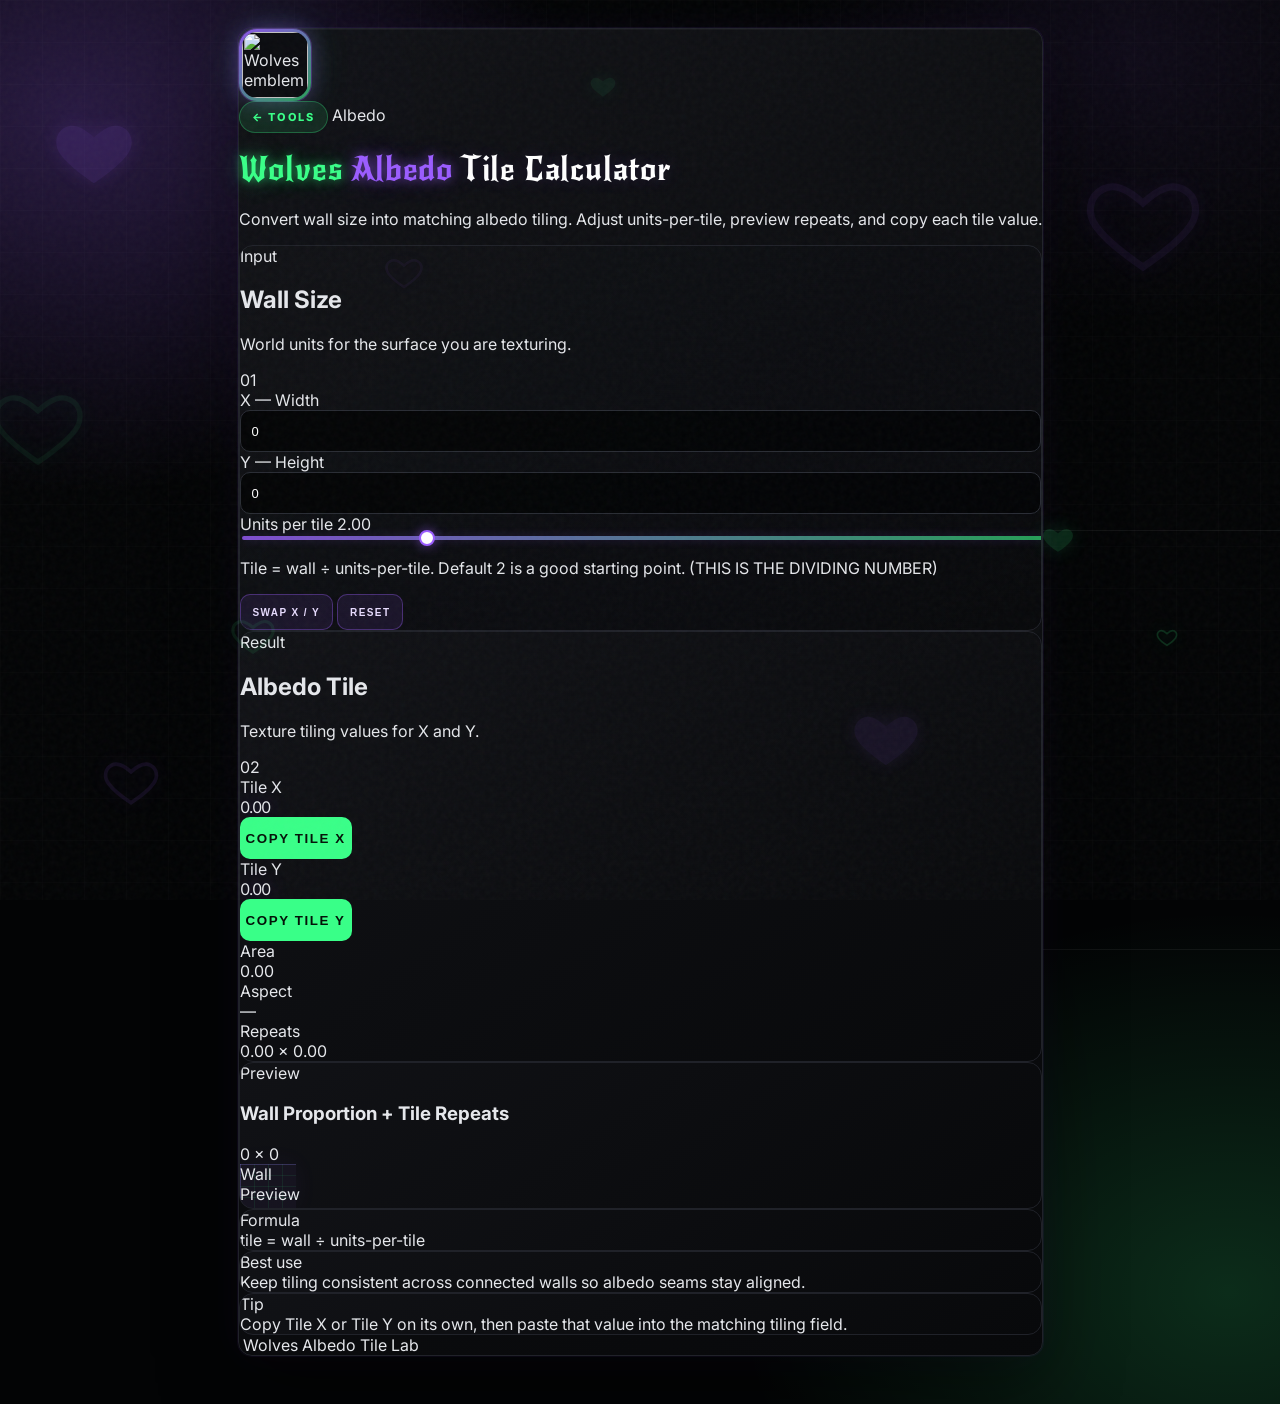
==== commit 0ea8c73c: "Update text sizes for various elements in albedo.html" ====
--- a/albedo.html
+++ b/albedo.html
@@ -572,11 +572,8 @@
     </style>
 </head>
 
-<body>
+<body class="no-fx no-tilt">
     <div class="background-grid"></div>
-    <img class="pack-wolf a" data-parallax="16" src="wolfcutout1.png" alt="" aria-hidden="true">
-    <img class="pack-wolf b" data-parallax="26" src="wolfcutout2.png" alt="" aria-hidden="true">
-    <img class="pack-wolf c" data-parallax="12" src="wolfcutout3.png" alt="" aria-hidden="true">
 
     <div class="noise"></div>
 
@@ -617,7 +614,7 @@
                         <div class="flex items-center gap-2 mb-1.5">
                             <a href="index.html" class="back-link">← Tools</a>
                             <span class="h-1 w-1 rounded-full bg-green/70 shadow-[0_0_8px_#39ff88]"></span>
-                            <span class="text-[9px] uppercase tracking-[0.18em] font-bold text-purple">Albedo</span>
+                            <span class="text-[12px] uppercase tracking-[0.18em] font-bold text-purple">Albedo</span>
                         </div>
 
                         <h1 class="wolves-title text-[2.35rem] md:text-[3.15rem]">
@@ -626,7 +623,7 @@
                             <span class="title-rest">Tile Calculator</span>
                         </h1>
 
-                        <p class="text-xs text-slate-500 mt-2 max-w-2xl leading-relaxed">
+                        <p class="text-sm text-slate-400 mt-2 max-w-2xl leading-relaxed">
                             Convert wall size into matching albedo tiling. Adjust units-per-tile,
                             preview repeats, and copy each tile value.
                         </p>
@@ -640,7 +637,7 @@
                     <div class="card glow-card glow-purple p-4 md:p-5">
                         <div class="flex items-start justify-between mb-4">
                             <div>
-                                <div class="text-[9px] uppercase tracking-[0.22em] font-bold text-purple mb-1">Input</div>
+                                <div class="text-[12px] uppercase tracking-[0.22em] font-bold text-purple mb-1">Input</div>
                                 <h2 class="text-lg font-bold text-white">Wall Size</h2>
                                 <p class="text-[11px] text-slate-500 mt-0.5">World units for the surface you are texturing.</p>
                             </div>
@@ -649,12 +646,12 @@
 
                         <div class="space-y-3.5">
                             <div>
-                                <label class="block text-[9px] uppercase tracking-[0.15em] font-bold text-slate-500 mb-1.5">X — Width</label>
+                                <label class="block text-[12px] uppercase tracking-[0.15em] font-bold text-slate-500 mb-1.5">X — Width</label>
                                 <input id="wallX" type="number" value="0" step="any" placeholder="Enter X" class="input">
                             </div>
 
                             <div>
-                                <label class="block text-[9px] uppercase tracking-[0.15em] font-bold text-slate-500 mb-1.5">Y — Height</label>
+                                <label class="block text-[12px] uppercase tracking-[0.15em] font-bold text-slate-500 mb-1.5">Y — Height</label>
                                 <input id="wallY" type="number" value="0" step="any" placeholder="Enter Y" class="input">
                             </div>
                         </div>
@@ -662,7 +659,7 @@
                         <div class="mt-5 pt-4 border-t border-[#1c1e24] space-y-4">
                             <div>
                                 <div class="flex items-center justify-between mb-2">
-                                    <label class="text-[9px] uppercase tracking-[0.15em] font-bold text-slate-500">Units per tile</label>
+                                    <label class="text-[12px] uppercase tracking-[0.15em] font-bold text-slate-500">Units per tile</label>
                                     <span id="divisorLabel" class="text-[11px] font-bold text-purple tabular-nums">2.00</span>
                                 </div>
                                 <input id="divisor" type="range" min="0.25" max="8" step="0.25" value="2">
@@ -684,7 +681,7 @@
                         <div class="relative">
                             <div class="flex items-start justify-between mb-4">
                                 <div>
-                                    <div class="text-[9px] uppercase tracking-[0.22em] font-bold text-green mb-1">Result</div>
+                                    <div class="text-[12px] uppercase tracking-[0.22em] font-bold text-green mb-1">Result</div>
                                     <h2 class="text-lg font-bold text-white">Albedo Tile</h2>
                                     <p class="text-[11px] text-slate-500 mt-0.5">Texture tiling values for X and Y.</p>
                                 </div>
@@ -695,14 +692,14 @@
                                 <div class="result-box rounded-lg border border-[#292c33] bg-black/35 py-4 px-3 text-center">
                                     <div class="text-[8px] uppercase tracking-[0.2em] font-bold text-slate-600">Tile X</div>
                                     <div id="outputX" class="output-number text-4xl md:text-5xl font-black text-purple mt-1">0.00</div>
-                                    <button type="button" data-copy="x" class="axis-copy copy-button w-full mt-3 bg-green hover:bg-[#4dffa0] text-black font-black text-[9px] uppercase tracking-[0.16em] rounded-lg">
+                                    <button type="button" data-copy="x" class="axis-copy copy-button w-full mt-3 bg-green hover:bg-[#4dffa0] text-black font-black text-[12px] uppercase tracking-[0.16em] rounded-lg">
                                         Copy Tile X
                                     </button>
                                 </div>
                                 <div class="result-box rounded-lg border border-[#292c33] bg-black/35 py-4 px-3 text-center">
                                     <div class="text-[8px] uppercase tracking-[0.2em] font-bold text-slate-600">Tile Y</div>
                                     <div id="outputY" class="output-number text-4xl md:text-5xl font-black text-purple mt-1">0.00</div>
-                                    <button type="button" data-copy="y" class="axis-copy copy-button w-full mt-3 bg-green hover:bg-[#4dffa0] text-black font-black text-[9px] uppercase tracking-[0.16em] rounded-lg">
+                                    <button type="button" data-copy="y" class="axis-copy copy-button w-full mt-3 bg-green hover:bg-[#4dffa0] text-black font-black text-[12px] uppercase tracking-[0.16em] rounded-lg">
                                         Copy Tile Y
                                     </button>
                                 </div>
@@ -723,7 +720,7 @@
                                 </div>
                             </div>
 
-                            <div id="copyStatus" class="text-center text-[9px] text-slate-600 mt-2 h-3"></div>
+                            <div id="copyStatus" class="text-center text-[12px] text-slate-600 mt-2 h-3"></div>
                         </div>
                     </div>
                 </div>
@@ -731,10 +728,10 @@
                 <div class="card glow-card glow-purple mt-4 overflow-hidden">
                     <div class="px-4 md:px-5 py-3 border-b border-[#1c1e24] flex items-center justify-between gap-3">
                         <div>
-                            <div class="text-[9px] uppercase tracking-[0.2em] font-bold text-slate-600">Preview</div>
+                            <div class="text-[12px] uppercase tracking-[0.2em] font-bold text-slate-600">Preview</div>
                             <h3 class="text-xs font-bold text-white mt-0.5">Wall Proportion + Tile Repeats</h3>
                         </div>
-                        <div id="previewDimensions" class="text-[9px] text-slate-600 whitespace-nowrap">0 × 0</div>
+                        <div id="previewDimensions" class="text-[12px] text-slate-600 whitespace-nowrap">0 × 0</div>
                     </div>
 
                     <div class="h-[210px] flex items-center justify-center p-6 bg-black/20">
@@ -908,6 +905,5 @@
 
         calculate();
     </script>
-<script src="fx.js"></script>
 </body>
 </html>
--- a/theme.css
+++ b/theme.css
@@ -16,54 +16,59 @@
     z-index: 0;
 }
 body::before {
-    width: 540px; height: 540px; left: -220px; top: -160px;
-    background: rgba(155, 92, 255, .14);
-    filter: blur(110px);
-    animation: orbDrift 14s ease-in-out infinite;
+    width: 480px; height: 480px; left: -200px; top: -140px;
+    background: rgba(155, 92, 255, .12);
+    filter: blur(90px);
 }
 body::after {
-    width: 560px; height: 560px; right: -240px; bottom: -220px;
-    background: rgba(57, 255, 136, .1);
-    filter: blur(120px);
-    animation: orbDrift 18s ease-in-out infinite reverse;
-}
-@keyframes orbDrift {
-    0%, 100% { transform: translate(0, 0) scale(1); }
-    50% { transform: translate(18px, -14px) scale(1.06); }
+    width: 500px; height: 500px; right: -220px; bottom: -200px;
+    background: rgba(57, 255, 136, .09);
+    filter: blur(96px);
 }
 
-.wolf-bg { animation: wolfBreath 7s ease-in-out infinite; will-change: transform; }
+.wolf-bg { animation: wolfBreath 8s ease-in-out infinite; }
 @keyframes wolfBreath {
-    0%, 100% { opacity: .16; filter: drop-shadow(0 0 24px rgba(155,92,255,.28)) drop-shadow(0 0 40px rgba(57,255,136,.12)); }
-    50% { opacity: .24; filter: drop-shadow(0 0 36px rgba(155,92,255,.42)) drop-shadow(0 0 58px rgba(57,255,136,.2)); }
+    0%, 100% { opacity: .14; filter: drop-shadow(0 0 20px rgba(155,92,255,.24)); }
+    50% { opacity: .2; filter: drop-shadow(0 0 28px rgba(155,92,255,.34)); }
 }
 .pack-wolf {
     position: fixed;
     pointer-events: none;
     z-index: 0;
     user-select: none;
-    will-change: transform;
     mix-blend-mode: screen;
 }
-.pack-wolf.a { left: -3%; bottom: 4%; width: min(240px, 30vw); opacity: .10; filter: drop-shadow(0 0 16px rgba(57,255,136,.18)); }
-.pack-wolf.b { right: -2%; top: 10%; width: min(200px, 24vw); opacity: .09; filter: drop-shadow(0 0 16px rgba(155,92,255,.22)); }
-.pack-wolf.c { left: 6%; top: 7%; width: min(170px, 20vw); opacity: .07; filter: drop-shadow(0 0 14px rgba(57,255,136,.16)); }
+.pack-wolf.a { left: -3%; bottom: 4%; width: min(220px, 28vw); opacity: .08; }
+.pack-wolf.b { right: -2%; top: 10%; width: min(180px, 22vw); opacity: .07; }
+.pack-wolf.c { left: 6%; top: 7%; width: min(150px, 18vw); opacity: .06; }
 @media (max-width: 700px) {
-    .pack-wolf.a { width: 120px; opacity: .07; }
-    .pack-wolf.b { width: 100px; opacity: .06; }
+    .pack-wolf.a { width: 110px; opacity: .06; }
+    .pack-wolf.b { width: 90px; opacity: .05; }
     .pack-wolf.c { display: none; }
 }
 
+body.no-fx .pack-wolf,
+body.no-fx [data-parallax] { display: none !important; }
+body.no-fx .wolf-bg {
+    animation: none;
+    opacity: .04;
+    transform: none !important;
+    filter: none;
+}
+body.no-fx::before,
+body.no-fx::after { display: none; }
+
 .card, .shell {
-    background: linear-gradient(160deg, rgba(18,19,24,.96), rgba(8,9,12,.98));
-    border: 1px solid #22242c;
+    background: linear-gradient(160deg, rgba(14,15,19,.97), rgba(7,8,10,.98));
+    border: 1px solid #262830;
     border-radius: 18px;
 }
 .shell {
     box-shadow:
-        0 28px 70px rgba(0,0,0,.45),
-        0 0 0 1px rgba(155,92,255,.08),
+        0 28px 70px rgba(0,0,0,.5),
+        0 0 0 1px rgba(155,92,255,.1),
         inset 0 1px 0 rgba(255,255,255,.04);
+    backdrop-filter: blur(16px);
 }
 
 .btn, button.btn, .btn-green, .copy-button {
@@ -129,3 +134,6 @@
 @media (prefers-reduced-motion: reduce) {
     *, *::before, *::after { animation: none !important; transition: none !important; }
 }
+@media (max-width: 700px) {
+    body::before, body::after { display: none; }
+}
